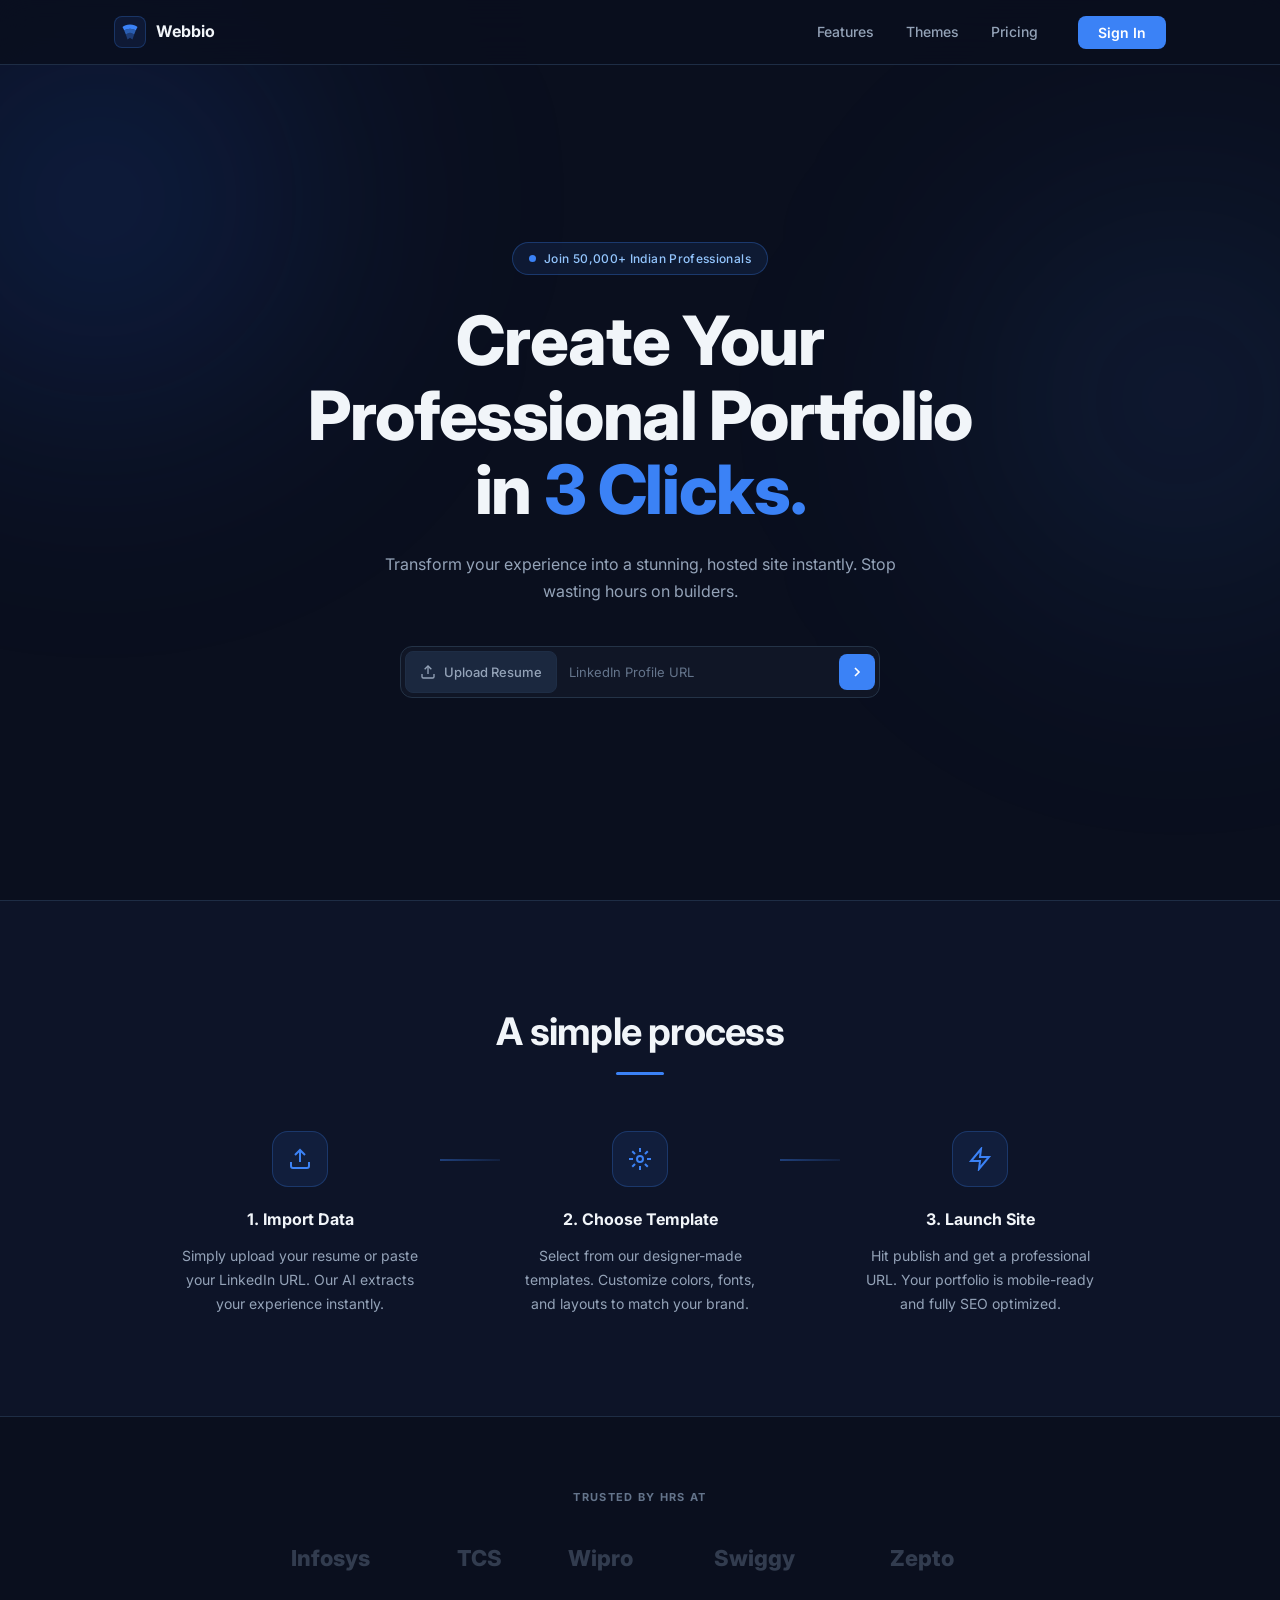
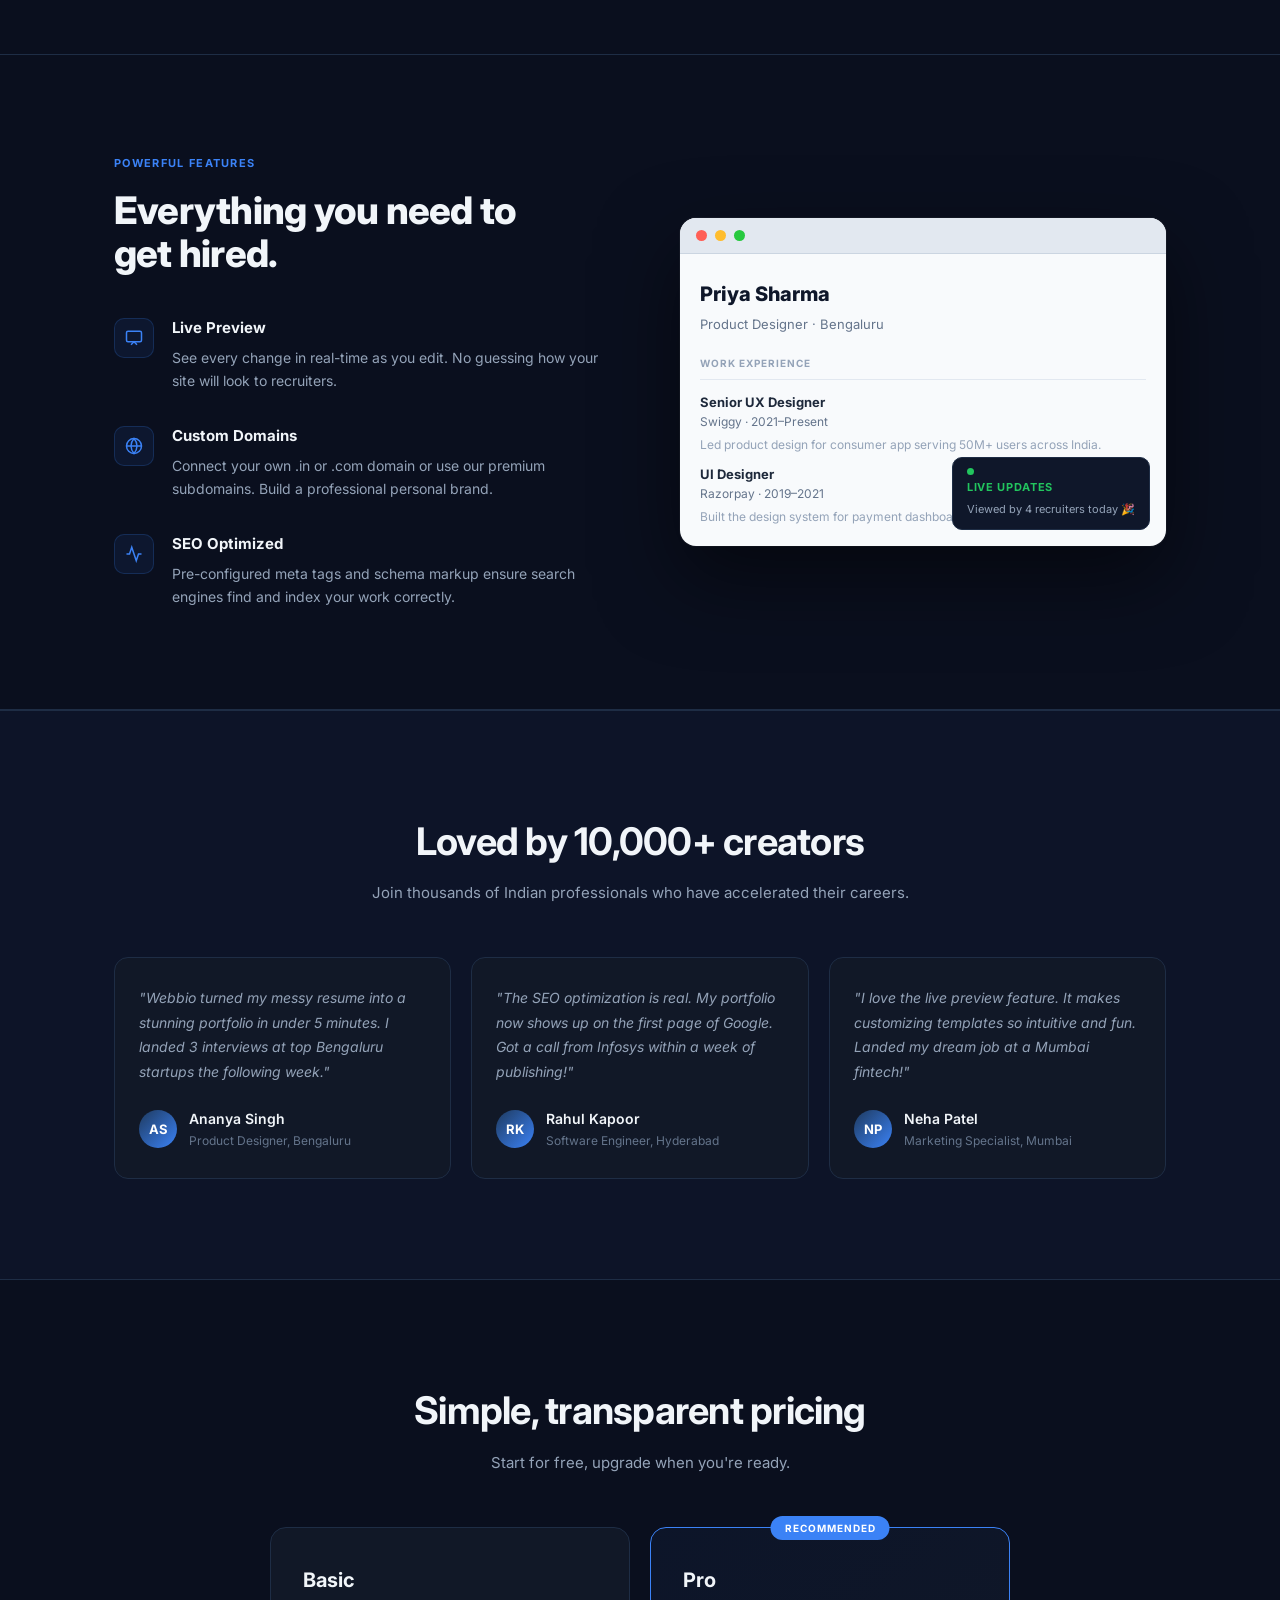
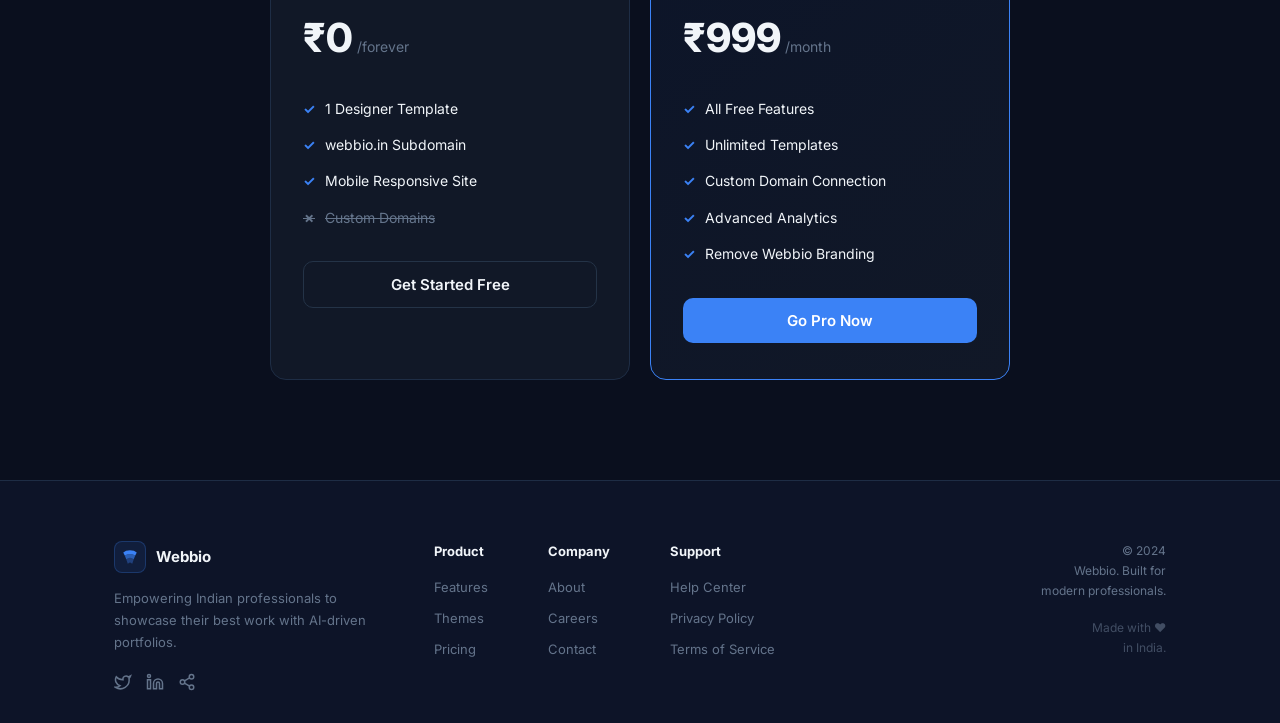
==== index.html @ 90171adb "Simplify hero-sub text in index.html Removed location reference to streamline message." ====
<!DOCTYPE html>
<html lang="en">
<head>
  <meta charset="UTF-8" />
  <meta name="viewport" content="width=device-width, initial-scale=1.0" />
  <title>Webbio – Create Your Professional Portfolio in 3 Clicks</title>
  <link rel="preconnect" href="https://fonts.googleapis.com" />
  <link rel="preconnect" href="https://fonts.gstatic.com" crossorigin />
  <link href="https://fonts.googleapis.com/css2?family=Inter:wght@300;400;500;600;700;800;900&display=swap" rel="stylesheet" />
  <link rel="stylesheet" href="css/style.css" />
</head>
<body>

  <!-- NAVBAR -->
  <nav class="navbar">
    <div class="nav-container">
      <div class="nav-logo">
        <div class="logo-icon">
          <svg width="20" height="20" viewBox="0 0 24 24" fill="none">
            <path d="M3 6 Q6 3 12 3 Q18 3 21 6 L19 10 Q16 8 12 8 Q8 8 5 10Z" fill="#3b82f6"/>
            <path d="M5 10 Q8 8 12 8 Q16 8 19 10 L17 15 Q14 13 12 13 Q10 13 7 15Z" fill="#3b82f6" opacity="0.65"/>
            <path d="M7 15 Q10 13 12 13 Q14 13 17 15 L15 21 Q12 19 12 19 Q12 19 9 21Z" fill="#3b82f6" opacity="0.35"/>
          </svg>
        </div>
        <span class="logo-text">Webbio</span>
      </div>
      <div class="nav-links">
        <a href="#">Features</a>
        <a href="#">Themes</a>
        <a href="#">Pricing</a>
      </div>
      <button class="btn-signin">Sign In</button>
      <button class="hamburger" id="hamburger" aria-label="Open menu">
        <span></span><span></span><span></span>
      </button>
    </div>
    <div class="mobile-menu" id="mobileMenu">
      <a href="#">Features</a>
      <a href="#">Themes</a>
      <a href="#">Pricing</a>
      <button class="btn-signin">Sign In</button>
    </div>
  </nav>

  <!-- HERO -->
  <section class="hero">
    <div class="hero-bg-glow hero-bg-glow--left"></div>
    <div class="hero-bg-glow hero-bg-glow--right"></div>
    <div class="hero-container">
      <div class="hero-badge">
        <span class="badge-dot"></span>
        Join 50,000+ Indian Professionals
      </div>
      <h1 class="hero-title">
        Create Your<br/>
        Professional Portfolio<br/>
        in <span class="highlight">3 Clicks.</span>
      </h1>
      <p class="hero-sub">
        Transform your experience into a stunning, hosted site instantly. Stop wasting hours on builders.
      </p>
      <div class="hero-cta">
        <div class="cta-input-group">
          <div class="cta-btn-upload">
            <svg width="16" height="16" viewBox="0 0 24 24" fill="none" stroke="currentColor" stroke-width="2"><path d="M21 15v4a2 2 0 01-2 2H5a2 2 0 01-2-2v-4"/><polyline points="17 8 12 3 7 8"/><line x1="12" y1="3" x2="12" y2="15"/></svg>
            Upload Resume
          </div>
          <input type="text" class="cta-input" placeholder="LinkedIn Profile URL" />
          <button class="cta-arrow">
            <svg width="16" height="16" viewBox="0 0 24 24" fill="none" stroke="currentColor" stroke-width="2.5"><polyline points="9 18 15 12 9 6"/></svg>
          </button>
        </div>
      </div>
    </div>
  </section>

  <!-- SIMPLE PROCESS -->
  <section class="process">
    <div class="section-container">
      <h2 class="section-title">A simple process</h2>
      <div class="section-title-underline"></div>
      <div class="process-steps">
        <div class="process-step">
          <div class="step-icon">
            <svg width="24" height="24" viewBox="0 0 24 24" fill="none" stroke="#3b82f6" stroke-width="2"><path d="M21 15v4a2 2 0 01-2 2H5a2 2 0 01-2-2v-4"/><polyline points="17 8 12 3 7 8"/><line x1="12" y1="3" x2="12" y2="15"/></svg>
          </div>
          <h3>1. Import Data</h3>
          <p>Simply upload your resume or paste your LinkedIn URL. Our AI extracts your experience instantly.</p>
        </div>
        <div class="process-connector"></div>
        <div class="process-step">
          <div class="step-icon">
            <svg width="24" height="24" viewBox="0 0 24 24" fill="none" stroke="#3b82f6" stroke-width="2"><circle cx="12" cy="12" r="3"/><path d="M12 1v4M12 19v4M4.22 4.22l2.83 2.83M16.95 16.95l2.83 2.83M1 12h4M19 12h4M4.22 19.78l2.83-2.83M16.95 7.05l2.83-2.83"/></svg>
          </div>
          <h3>2. Choose Template</h3>
          <p>Select from our designer-made templates. Customize colors, fonts, and layouts to match your brand.</p>
        </div>
        <div class="process-connector"></div>
        <div class="process-step">
          <div class="step-icon">
            <svg width="24" height="24" viewBox="0 0 24 24" fill="none" stroke="#3b82f6" stroke-width="2"><polygon points="13 2 3 14 12 14 11 22 21 10 12 10 13 2"/></svg>
          </div>
          <h3>3. Launch Site</h3>
          <p>Hit publish and get a professional URL. Your portfolio is mobile-ready and fully SEO optimized.</p>
        </div>
      </div>
    </div>
  </section>

  <!-- TRUSTED BY HRs -->
  <section class="trusted">
    <div class="section-container">
      <p class="trusted-label">TRUSTED BY HRs AT</p>
      <div class="trusted-logos">
        <div class="trusted-logo">
          <svg width="110" height="32" viewBox="0 0 110 32" fill="none">
            <text x="0" y="24" font-family="Inter,sans-serif" font-size="22" font-weight="800" fill="#64748b">Infosys</text>
          </svg>
        </div>
        <div class="trusted-logo">
          <svg width="55" height="32" viewBox="0 0 55 32" fill="none">
            <text x="0" y="24" font-family="Inter,sans-serif" font-size="22" font-weight="800" fill="#64748b">TCS</text>
          </svg>
        </div>
        <div class="trusted-logo">
          <svg width="90" height="32" viewBox="0 0 90 32" fill="none">
            <text x="0" y="24" font-family="Inter,sans-serif" font-size="22" font-weight="800" fill="#64748b">Wipro</text>
          </svg>
        </div>
        <div class="trusted-logo">
          <svg width="120" height="32" viewBox="0 0 120 32" fill="none">
            <text x="0" y="24" font-family="Inter,sans-serif" font-size="22" font-weight="800" fill="#64748b">Swiggy</text>
          </svg>
        </div>
        <div class="trusted-logo">
          <svg width="100" height="32" viewBox="0 0 100 32" fill="none">
            <text x="0" y="24" font-family="Inter,sans-serif" font-size="22" font-weight="800" fill="#64748b">Zepto</text>
          </svg>
        </div>
      </div>
    </div>
  </section>

  <!-- FEATURES -->
  <section class="features">
    <div class="section-container features-layout">
      <div class="features-text">
        <p class="features-label">POWERFUL FEATURES</p>
        <h2 class="features-title">Everything you need to<br/>get hired.</h2>
        <div class="features-list">
          <div class="feature-item">
            <div class="feature-icon">
              <svg width="18" height="18" viewBox="0 0 24 24" fill="none" stroke="#3b82f6" stroke-width="2"><rect x="2" y="3" width="20" height="14" rx="2"/><polyline points="8 21 12 17 16 21"/></svg>
            </div>
            <div>
              <h4>Live Preview</h4>
              <p>See every change in real-time as you edit. No guessing how your site will look to recruiters.</p>
            </div>
          </div>
          <div class="feature-item">
            <div class="feature-icon">
              <svg width="18" height="18" viewBox="0 0 24 24" fill="none" stroke="#3b82f6" stroke-width="2"><circle cx="12" cy="12" r="10"/><line x1="2" y1="12" x2="22" y2="12"/><path d="M12 2a15.3 15.3 0 014 10 15.3 15.3 0 01-4 10 15.3 15.3 0 01-4-10 15.3 15.3 0 014-10z"/></svg>
            </div>
            <div>
              <h4>Custom Domains</h4>
              <p>Connect your own .in or .com domain or use our premium subdomains. Build a professional personal brand.</p>
            </div>
          </div>
          <div class="feature-item">
            <div class="feature-icon">
              <svg width="18" height="18" viewBox="0 0 24 24" fill="none" stroke="#3b82f6" stroke-width="2"><polyline points="22 12 18 12 15 21 9 3 6 12 2 12"/></svg>
            </div>
            <div>
              <h4>SEO Optimized</h4>
              <p>Pre-configured meta tags and schema markup ensure search engines find and index your work correctly.</p>
            </div>
          </div>
        </div>
      </div>
      <div class="features-preview">
        <div class="preview-card">
          <div class="preview-topbar">
            <span class="dot dot--red"></span>
            <span class="dot dot--yellow"></span>
            <span class="dot dot--green"></span>
          </div>
          <div class="preview-content">
            <div class="preview-name">Priya Sharma</div>
            <div class="preview-title-line">Product Designer &middot; Bengaluru</div>
            <div class="preview-section-label">Work Experience</div>
            <div class="preview-job">
              <div class="preview-job-title">Senior UX Designer</div>
              <div class="preview-job-company">Swiggy &middot; 2021&ndash;Present</div>
              <div class="preview-job-desc">Led product design for consumer app serving 50M+ users across India.</div>
            </div>
            <div class="preview-job" style="margin-top:10px;">
              <div class="preview-job-title">UI Designer</div>
              <div class="preview-job-company">Razorpay &middot; 2019&ndash;2021</div>
              <div class="preview-job-desc">Built the design system for payment dashboard from scratch.</div>
            </div>
          </div>
          <div class="live-badge">
            <span class="live-dot"></span>
            LIVE UPDATES
            <span class="live-sub">Viewed by 4 recruiters today &#127881;</span>
          </div>
        </div>
      </div>
    </div>
  </section>

  <!-- TESTIMONIALS -->
  <section class="testimonials">
    <div class="section-container">
      <h2 class="section-title">Loved by 10,000+ creators</h2>
      <p class="section-sub">Join thousands of Indian professionals who have accelerated their careers.</p>
      <div class="testimonials-grid">
        <div class="testimonial-card">
          <p>"Webbio turned my messy resume into a stunning portfolio in under 5 minutes. I landed 3 interviews at top Bengaluru startups the following week."</p>
          <div class="testimonial-author">
            <div class="author-avatar">AS</div>
            <div>
              <div class="author-name">Ananya Singh</div>
              <div class="author-role">Product Designer, Bengaluru</div>
            </div>
          </div>
        </div>
        <div class="testimonial-card">
          <p>"The SEO optimization is real. My portfolio now shows up on the first page of Google. Got a call from Infosys within a week of publishing!"</p>
          <div class="testimonial-author">
            <div class="author-avatar">RK</div>
            <div>
              <div class="author-name">Rahul Kapoor</div>
              <div class="author-role">Software Engineer, Hyderabad</div>
            </div>
          </div>
        </div>
        <div class="testimonial-card">
          <p>"I love the live preview feature. It makes customizing templates so intuitive and fun. Landed my dream job at a Mumbai fintech!"</p>
          <div class="testimonial-author">
            <div class="author-avatar">NP</div>
            <div>
              <div class="author-name">Neha Patel</div>
              <div class="author-role">Marketing Specialist, Mumbai</div>
            </div>
          </div>
        </div>
      </div>
    </div>
  </section>

  <!-- PRICING -->
  <section class="pricing">
    <div class="section-container">
      <h2 class="section-title">Simple, transparent pricing</h2>
      <p class="section-sub">Start for free, upgrade when you're ready.</p>
      <div class="pricing-grid">
        <div class="pricing-card">
          <div class="plan-name">Basic</div>
          <div class="plan-price"><span class="plan-amount">&#8377;0</span><span class="plan-period">/forever</span></div>
          <ul class="plan-features">
            <li class="active"><span class="check check--active">&#10003;</span> 1 Designer Template</li>
            <li class="active"><span class="check check--active">&#10003;</span> webbio.in Subdomain</li>
            <li class="active"><span class="check check--active">&#10003;</span> Mobile Responsive Site</li>
            <li class="inactive"><span class="check check--inactive">&#10007;</span> Custom Domains</li>
          </ul>
          <button class="btn-plan btn-plan--outline">Get Started Free</button>
        </div>
        <div class="pricing-card pricing-card--pro">
          <div class="recommended-badge">RECOMMENDED</div>
          <div class="plan-name">Pro</div>
          <div class="plan-price"><span class="plan-amount">&#8377;999</span><span class="plan-period">/month</span></div>
          <ul class="plan-features">
            <li class="active"><span class="check check--active">&#10003;</span> All Free Features</li>
            <li class="active"><span class="check check--active">&#10003;</span> Unlimited Templates</li>
            <li class="active"><span class="check check--active">&#10003;</span> Custom Domain Connection</li>
            <li class="active"><span class="check check--active">&#10003;</span> Advanced Analytics</li>
            <li class="active"><span class="check check--active">&#10003;</span> Remove Webbio Branding</li>
          </ul>
          <button class="btn-plan btn-plan--primary">Go Pro Now</button>
        </div>
      </div>
    </div>
  </section>

  <!-- FOOTER -->
  <footer class="footer">
    <div class="footer-container">
      <div class="footer-brand">
        <div class="footer-logo">
          <div class="logo-icon">
            <svg width="18" height="18" viewBox="0 0 24 24" fill="none">
              <path d="M3 6 Q6 3 12 3 Q18 3 21 6 L19 10 Q16 8 12 8 Q8 8 5 10Z" fill="#3b82f6"/>
              <path d="M5 10 Q8 8 12 8 Q16 8 19 10 L17 15 Q14 13 12 13 Q10 13 7 15Z" fill="#3b82f6" opacity="0.65"/>
              <path d="M7 15 Q10 13 12 13 Q14 13 17 15 L15 21 Q12 19 12 19 Q12 19 9 21Z" fill="#3b82f6" opacity="0.35"/>
            </svg>
          </div>
          <span>Webbio</span>
        </div>
        <p class="footer-tagline">Empowering Indian professionals to showcase their best work with AI-driven portfolios.</p>
        <div class="footer-social">
          <a href="#" aria-label="Twitter"><svg width="18" height="18" viewBox="0 0 24 24" fill="none" stroke="currentColor" stroke-width="2"><path d="M22 4s-.7 2.1-2 3.4c1.6 10-9.4 17.3-18 11.6 2.2.1 4.4-.6 6-2C3 15.5.5 9.6 3 5c2.2 2.6 5.6 4.1 9 4-.9-4.2 4-6.6 7-3.8 1.1 0 3-1.2 3-1.2z"/></svg></a>
          <a href="#" aria-label="LinkedIn"><svg width="18" height="18" viewBox="0 0 24 24" fill="none" stroke="currentColor" stroke-width="2"><path d="M16 8a6 6 0 016 6v7h-4v-7a2 2 0 00-2-2 2 2 0 00-2 2v7h-4v-7a6 6 0 016-6z"/><rect x="2" y="9" width="4" height="12"/><circle cx="4" cy="4" r="2"/></svg></a>
          <a href="#" aria-label="Share"><svg width="18" height="18" viewBox="0 0 24 24" fill="none" stroke="currentColor" stroke-width="2"><circle cx="18" cy="5" r="3"/><circle cx="6" cy="12" r="3"/><circle cx="18" cy="19" r="3"/><line x1="8.59" y1="13.51" x2="15.42" y2="17.49"/><line x1="15.41" y1="6.51" x2="8.59" y2="10.49"/></svg></a>
        </div>
      </div>
      <div class="footer-links">
        <div class="footer-col">
          <h5>Product</h5>
          <a href="#">Features</a>
          <a href="#">Themes</a>
          <a href="#">Pricing</a>
        </div>
        <div class="footer-col">
          <h5>Company</h5>
          <a href="#">About</a>
          <a href="#">Careers</a>
          <a href="#">Contact</a>
        </div>
        <div class="footer-col">
          <h5>Support</h5>
          <a href="#">Help Center</a>
          <a href="#">Privacy Policy</a>
          <a href="#">Terms of Service</a>
        </div>
      </div>
      <div class="footer-copy-block">
        <p>&copy; 2024<br/>Webbio. Built for<br/>modern professionals.</p>
        <p class="footer-handcrafted">Made with &#10084;&#65039;<br/>in India.</p>
      </div>
    </div>
  </footer>

  <script>
    const hamburger = document.getElementById('hamburger');
    const mobileMenu = document.getElementById('mobileMenu');
    hamburger.addEventListener('click', () => {
      mobileMenu.classList.toggle('open');
      hamburger.classList.toggle('active');
    });
  </script>
</body>
</html>
---- css/style.css ----
/* ===== RESET & BASE ===== */
*, *::before, *::after { box-sizing: border-box; margin: 0; padding: 0; }

:root {
  --bg-primary: #0a0f1e;
  --bg-secondary: #0d1428;
  --bg-card: #111827;
  --bg-card-hover: #141e30;
  --border: #1e2d45;
  --border-light: #243347;
  --blue: #3b82f6;
  --blue-dark: #2563eb;
  --blue-glow: rgba(59, 130, 246, 0.15);
  --text-primary: #f1f5f9;
  --text-secondary: #94a3b8;
  --text-muted: #64748b;
  --font: 'Inter', sans-serif;
}

html { scroll-behavior: smooth; }

body {
  font-family: var(--font);
  background: var(--bg-primary);
  color: var(--text-primary);
  line-height: 1.6;
  overflow-x: hidden;
}

a { text-decoration: none; color: var(--text-secondary); transition: color 0.2s; }
a:hover { color: var(--text-primary); }

/* ===== NAVBAR ===== */
.navbar {
  position: fixed;
  top: 0; left: 0; right: 0;
  z-index: 100;
  background: rgba(10, 15, 30, 0.85);
  backdrop-filter: blur(16px);
  border-bottom: 1px solid var(--border);
}

.nav-container {
  max-width: 1100px;
  margin: 0 auto;
  padding: 0 24px;
  height: 64px;
  display: flex;
  align-items: center;
  gap: 40px;
}

.nav-logo {
  display: flex;
  align-items: center;
  gap: 10px;
  font-weight: 700;
  font-size: 16px;
  color: var(--text-primary);
  white-space: nowrap;
}

.logo-icon {
  display: flex;
  align-items: center;
  justify-content: center;
  width: 32px; height: 32px;
  background: rgba(59, 130, 246, 0.1);
  border-radius: 8px;
  border: 1px solid rgba(59, 130, 246, 0.25);
}

.nav-links {
  display: flex;
  gap: 32px;
  margin-left: auto;
}

.nav-links a {
  font-size: 14px;
  font-weight: 500;
  color: var(--text-secondary);
}
.nav-links a:hover { color: var(--text-primary); }

.btn-signin {
  background: var(--blue);
  color: #fff;
  border: none;
  border-radius: 8px;
  padding: 8px 20px;
  font-family: var(--font);
  font-size: 14px;
  font-weight: 600;
  cursor: pointer;
  transition: background 0.2s, transform 0.15s;
  white-space: nowrap;
}
.btn-signin:hover { background: var(--blue-dark); transform: translateY(-1px); }

.hamburger {
  display: none;
  flex-direction: column;
  gap: 5px;
  background: none;
  border: none;
  cursor: pointer;
  padding: 4px;
  margin-left: auto;
}
.hamburger span {
  display: block;
  width: 22px; height: 2px;
  background: var(--text-primary);
  border-radius: 2px;
  transition: all 0.3s;
}
.hamburger.active span:nth-child(1) { transform: translateY(7px) rotate(45deg); }
.hamburger.active span:nth-child(2) { opacity: 0; }
.hamburger.active span:nth-child(3) { transform: translateY(-7px) rotate(-45deg); }

.mobile-menu {
  display: none;
  flex-direction: column;
  gap: 0;
  border-top: 1px solid var(--border);
  background: var(--bg-primary);
}
.mobile-menu.open { display: flex; }
.mobile-menu a, .mobile-menu .btn-signin {
  padding: 14px 24px;
  font-size: 15px;
  font-weight: 500;
  border-bottom: 1px solid var(--border);
  border-radius: 0;
  width: 100%;
  text-align: left;
  color: var(--text-secondary);
}
.mobile-menu a:hover { color: var(--text-primary); background: var(--bg-card); }
.mobile-menu .btn-signin {
  background: none;
  color: var(--blue);
  padding: 14px 24px;
}

/* ===== HERO ===== */
.hero {
  position: relative;
  min-height: 100vh;
  display: flex;
  align-items: center;
  justify-content: center;
  overflow: hidden;
  padding: 120px 24px 80px;
}

.hero-bg-glow {
  position: absolute;
  width: 600px; height: 600px;
  border-radius: 50%;
  filter: blur(120px);
  pointer-events: none;
}
.hero-bg-glow--left {
  background: radial-gradient(circle, rgba(37, 99, 235, 0.25) 0%, transparent 70%);
  top: -100px; left: -200px;
}
.hero-bg-glow--right {
  background: radial-gradient(circle, rgba(59, 130, 246, 0.15) 0%, transparent 70%);
  top: 100px; right: -200px;
}

.hero-container {
  position: relative;
  text-align: center;
  max-width: 720px;
  z-index: 1;
}

.hero-badge {
  display: inline-flex;
  align-items: center;
  gap: 8px;
  background: rgba(59, 130, 246, 0.1);
  border: 1px solid rgba(59, 130, 246, 0.3);
  border-radius: 100px;
  padding: 6px 16px;
  font-size: 12px;
  font-weight: 500;
  color: #93c5fd;
  letter-spacing: 0.03em;
  margin-bottom: 28px;
}
.badge-dot {
  width: 7px; height: 7px;
  background: #3b82f6;
  border-radius: 50%;
  animation: pulse 2s infinite;
}
@keyframes pulse {
  0%, 100% { opacity: 1; transform: scale(1); }
  50% { opacity: 0.6; transform: scale(1.3); }
}

.hero-title {
  font-size: clamp(38px, 7vw, 68px);
  font-weight: 800;
  line-height: 1.1;
  letter-spacing: -0.02em;
  margin-bottom: 24px;
  color: var(--text-primary);
}
.highlight { color: var(--blue); }

.hero-sub {
  font-size: 16px;
  color: var(--text-secondary);
  max-width: 520px;
  margin: 0 auto 40px;
  line-height: 1.7;
}

.hero-cta { display: flex; justify-content: center; }

.cta-input-group {
  display: flex;
  align-items: center;
  background: rgba(17, 24, 39, 0.9);
  border: 1px solid var(--border-light);
  border-radius: 12px;
  overflow: hidden;
  padding: 4px;
  gap: 4px;
  width: 100%;
  max-width: 480px;
}

.cta-btn-upload {
  display: flex;
  align-items: center;
  gap: 8px;
  background: rgba(30, 45, 69, 0.8);
  border: 1px solid var(--border);
  border-radius: 8px;
  padding: 10px 14px;
  font-size: 13px;
  font-weight: 500;
  color: var(--text-secondary);
  white-space: nowrap;
  cursor: pointer;
  transition: background 0.2s;
}
.cta-btn-upload:hover { background: rgba(40, 60, 90, 0.8); }

.cta-input {
  flex: 1;
  background: none;
  border: none;
  outline: none;
  font-family: var(--font);
  font-size: 13px;
  color: var(--text-primary);
  padding: 10px 8px;
  min-width: 0;
}
.cta-input::placeholder { color: var(--text-muted); }

.cta-arrow {
  background: var(--blue);
  border: none;
  border-radius: 8px;
  width: 36px; height: 36px;
  display: flex;
  align-items: center;
  justify-content: center;
  cursor: pointer;
  color: #fff;
  transition: background 0.2s, transform 0.15s;
  flex-shrink: 0;
}
.cta-arrow:hover { background: var(--blue-dark); transform: scale(1.05); }

/* ===== SECTION SHARED ===== */
.section-container { max-width: 1100px; margin: 0 auto; padding: 0 24px; }

.section-title {
  font-size: clamp(26px, 4vw, 38px);
  font-weight: 700;
  text-align: center;
  letter-spacing: -0.02em;
  margin-bottom: 10px;
}

.section-title-underline {
  width: 48px; height: 3px;
  background: var(--blue);
  border-radius: 2px;
  margin: 0 auto 56px;
}

.section-sub {
  font-size: 15px;
  color: var(--text-secondary);
  text-align: center;
  margin-bottom: 52px;
  margin-top: 8px;
}

/* ===== PROCESS ===== */
.process {
  padding: 100px 0;
  background: var(--bg-secondary);
  border-top: 1px solid var(--border);
  border-bottom: 1px solid var(--border);
}

.process-steps {
  display: flex;
  align-items: flex-start;
  gap: 0;
  justify-content: center;
}

.process-step {
  flex: 1;
  max-width: 280px;
  text-align: center;
  padding: 0 20px;
}

.step-icon {
  width: 56px; height: 56px;
  background: rgba(59, 130, 246, 0.1);
  border: 1px solid rgba(59, 130, 246, 0.25);
  border-radius: 16px;
  display: flex;
  align-items: center;
  justify-content: center;
  margin: 0 auto 20px;
}

.process-step h3 {
  font-size: 16px;
  font-weight: 700;
  margin-bottom: 12px;
  color: var(--text-primary);
}

.process-step p {
  font-size: 14px;
  color: var(--text-secondary);
  line-height: 1.7;
}

.process-connector {
  flex-shrink: 0;
  width: 60px;
  height: 2px;
  background: linear-gradient(90deg, rgba(59, 130, 246, 0.4), rgba(59, 130, 246, 0.1));
  margin-top: 28px;
}

/* ===== TRUSTED BY HRS ===== */
.trusted {
  padding: 72px 0;
  border-bottom: 1px solid var(--border);
  background: var(--bg-primary);
}

.trusted-label {
  text-align: center;
  font-size: 11px;
  font-weight: 700;
  letter-spacing: 0.12em;
  color: var(--text-muted);
  margin-bottom: 36px;
  text-transform: uppercase;
}

.trusted-logos {
  display: flex;
  align-items: center;
  justify-content: center;
  flex-wrap: wrap;
  gap: 48px 56px;
}

.trusted-logo {
  opacity: 0.45;
  transition: opacity 0.2s;
  cursor: default;
}
.trusted-logo:hover { opacity: 0.75; }
.trusted-logo svg text {
  font-family: 'Inter', sans-serif;
}

/* ===== FEATURES ===== */
.features {
  padding: 100px 0;
  background: var(--bg-primary);
  border-bottom: 1px solid var(--border);
}

.features-layout {
  display: flex;
  gap: 80px;
  align-items: center;
}

.features-text { flex: 1; }

.features-label {
  font-size: 11px;
  font-weight: 700;
  letter-spacing: 0.12em;
  color: var(--blue);
  margin-bottom: 16px;
  text-transform: uppercase;
}

.features-title {
  font-size: clamp(26px, 3.5vw, 38px);
  font-weight: 800;
  line-height: 1.15;
  letter-spacing: -0.02em;
  margin-bottom: 40px;
  color: var(--text-primary);
}

.features-list { display: flex; flex-direction: column; gap: 32px; }

.feature-item {
  display: flex;
  gap: 18px;
  align-items: flex-start;
}

.feature-icon {
  width: 40px; height: 40px;
  background: rgba(59, 130, 246, 0.08);
  border: 1px solid rgba(59, 130, 246, 0.2);
  border-radius: 10px;
  display: flex;
  align-items: center;
  justify-content: center;
  flex-shrink: 0;
  margin-top: 2px;
}

.feature-item h4 {
  font-size: 15px;
  font-weight: 700;
  color: var(--text-primary);
  margin-bottom: 6px;
}
.feature-item p { font-size: 14px; color: var(--text-secondary); line-height: 1.65; }

/* ===== PREVIEW CARD ===== */
.features-preview {
  flex: 1;
  position: relative;
}

.preview-card {
  background: #f8fafc;
  border-radius: 16px;
  overflow: hidden;
  box-shadow: 0 32px 80px rgba(0,0,0,0.5), 0 0 0 1px rgba(255,255,255,0.05);
  position: relative;
}

.preview-topbar {
  display: flex;
  gap: 8px;
  align-items: center;
  padding: 12px 16px;
  background: #e2e8f0;
  border-bottom: 1px solid #cbd5e1;
}
.dot { width: 11px; height: 11px; border-radius: 50%; }
.dot--red { background: #ff5f56; }
.dot--yellow { background: #ffbd2e; }
.dot--green { background: #27c93f; }

.preview-content { padding: 24px 20px 20px; color: #1e293b; }
.preview-name { font-size: 20px; font-weight: 800; color: #0f172a; margin-bottom: 4px; font-family: 'Inter', sans-serif; }
.preview-title-line { font-size: 13px; color: #64748b; margin-bottom: 20px; }
.preview-section-label { font-size: 10px; font-weight: 700; text-transform: uppercase; letter-spacing: 0.1em; color: #94a3b8; margin-bottom: 12px; border-bottom: 1px solid #e2e8f0; padding-bottom: 8px; }
.preview-job-title { font-size: 13px; font-weight: 700; color: #1e293b; }
.preview-job-company { font-size: 12px; color: #64748b; margin-bottom: 4px; }
.preview-job-desc { font-size: 12px; color: #94a3b8; line-height: 1.5; }

.live-badge {
  position: absolute;
  bottom: 16px; right: 16px;
  background: #0f172a;
  border: 1px solid #1e2d45;
  border-radius: 10px;
  padding: 10px 14px;
  font-size: 11px;
  font-weight: 700;
  letter-spacing: 0.06em;
  color: #22c55e;
  display: flex;
  flex-direction: column;
  gap: 4px;
  min-width: 180px;
}
.live-dot {
  display: inline-block;
  width: 7px; height: 7px;
  background: #22c55e;
  border-radius: 50%;
  margin-right: 6px;
  animation: pulse 1.5s infinite;
}
.live-sub { font-size: 11px; font-weight: 400; color: var(--text-secondary); letter-spacing: 0; }

/* ===== TESTIMONIALS ===== */
.testimonials {
  padding: 100px 0;
  background: var(--bg-secondary);
  border-top: 1px solid var(--border);
  border-bottom: 1px solid var(--border);
}

.testimonials-grid {
  display: grid;
  grid-template-columns: repeat(3, 1fr);
  gap: 20px;
}

.testimonial-card {
  background: var(--bg-card);
  border: 1px solid var(--border);
  border-radius: 14px;
  padding: 28px 24px;
  transition: border-color 0.2s, transform 0.2s;
}
.testimonial-card:hover {
  border-color: var(--border-light);
  transform: translateY(-3px);
}

.testimonial-card p {
  font-size: 14px;
  color: var(--text-secondary);
  line-height: 1.75;
  margin-bottom: 24px;
  font-style: italic;
}

.testimonial-author { display: flex; align-items: center; gap: 12px; }

.author-avatar {
  width: 38px; height: 38px;
  border-radius: 50%;
  background: linear-gradient(135deg, #1e3a5f, #3b82f6);
  display: flex;
  align-items: center;
  justify-content: center;
  font-size: 13px;
  font-weight: 700;
  color: #fff;
  flex-shrink: 0;
}

.author-name { font-size: 14px; font-weight: 600; color: var(--text-primary); }
.author-role { font-size: 12px; color: var(--text-muted); }

/* ===== PRICING ===== */
.pricing {
  padding: 100px 0;
  background: var(--bg-primary);
}

.pricing-grid {
  display: grid;
  grid-template-columns: repeat(2, 1fr);
  gap: 20px;
  max-width: 740px;
  margin: 0 auto;
}

.pricing-card {
  background: var(--bg-card);
  border: 1px solid var(--border);
  border-radius: 16px;
  padding: 36px 32px;
  position: relative;
}

.pricing-card--pro {
  border-color: var(--blue);
  background: linear-gradient(145deg, rgba(59, 130, 246, 0.05), var(--bg-card));
}

.recommended-badge {
  position: absolute;
  top: -12px; left: 50%;
  transform: translateX(-50%);
  background: var(--blue);
  color: #fff;
  font-size: 10px;
  font-weight: 700;
  letter-spacing: 0.1em;
  padding: 4px 14px;
  border-radius: 100px;
  white-space: nowrap;
}

.plan-name { font-size: 20px; font-weight: 700; margin-bottom: 10px; }
.plan-price { display: flex; align-items: baseline; gap: 4px; margin-bottom: 28px; }
.plan-amount { font-size: 40px; font-weight: 800; }
.plan-period { font-size: 14px; color: var(--text-muted); }

.plan-features { list-style: none; display: flex; flex-direction: column; gap: 14px; margin-bottom: 32px; }
.plan-features li { display: flex; align-items: center; gap: 10px; font-size: 14px; }
.plan-features li.inactive { color: var(--text-muted); text-decoration: line-through; }

.check { font-size: 14px; font-weight: 700; flex-shrink: 0; }
.check--active { color: var(--blue); }
.check--inactive { color: var(--text-muted); }

.btn-plan {
  width: 100%;
  padding: 13px;
  border-radius: 10px;
  font-family: var(--font);
  font-size: 15px;
  font-weight: 600;
  cursor: pointer;
  transition: all 0.2s;
}
.btn-plan--outline {
  background: none;
  border: 1px solid var(--border-light);
  color: var(--text-primary);
}
.btn-plan--outline:hover { background: var(--bg-card-hover); border-color: #3b82f6; }
.btn-plan--primary {
  background: var(--blue);
  border: none;
  color: #fff;
}
.btn-plan--primary:hover { background: var(--blue-dark); transform: translateY(-1px); }

/* ===== FOOTER ===== */
.footer {
  border-top: 1px solid var(--border);
  padding: 60px 0 32px;
  background: var(--bg-secondary);
}

.footer-container {
  max-width: 1100px;
  margin: 0 auto;
  padding: 0 24px;
  display: grid;
  grid-template-columns: 260px 1fr auto;
  gap: 60px;
  align-items: start;
}

.footer-logo {
  display: flex;
  align-items: center;
  gap: 10px;
  font-weight: 700;
  font-size: 15px;
  color: var(--text-primary);
  margin-bottom: 14px;
}

.footer-tagline {
  font-size: 13px;
  color: var(--text-muted);
  line-height: 1.7;
  margin-bottom: 20px;
}

.footer-social { display: flex; gap: 14px; }
.footer-social a {
  color: var(--text-muted);
  display: flex;
  align-items: center;
  transition: color 0.2s;
}
.footer-social a:hover { color: var(--blue); }

.footer-links {
  display: flex;
  gap: 60px;
}

.footer-col { display: flex; flex-direction: column; gap: 10px; }
.footer-col h5 { font-size: 13px; font-weight: 700; color: var(--text-primary); margin-bottom: 6px; }
.footer-col a { font-size: 13px; color: var(--text-muted); transition: color 0.2s; }
.footer-col a:hover { color: var(--text-primary); }

.footer-copy-block { text-align: right; }
.footer-copy-block p { font-size: 12px; color: var(--text-muted); line-height: 1.7; }
.footer-handcrafted { margin-top: 16px; color: var(--text-muted); font-size: 12px; opacity: 0.6; }

/* ===== RESPONSIVE ===== */
@media (max-width: 900px) {
  .features-layout { flex-direction: column; gap: 48px; }
  .testimonials-grid { grid-template-columns: 1fr; max-width: 480px; margin: 0 auto; }
  .pricing-grid { grid-template-columns: 1fr; max-width: 400px; margin: 0 auto; }
  .footer-container { grid-template-columns: 1fr; gap: 40px; }
  .footer-copy-block { text-align: left; }
}

@media (max-width: 700px) {
  .nav-links { display: none; }
  .btn-signin { display: none; }
  .hamburger { display: flex; }

  .process-steps { flex-direction: column; align-items: center; gap: 24px; }
  .process-connector { width: 2px; height: 30px; background: linear-gradient(180deg, rgba(59,130,246,0.4), rgba(59,130,246,0.1)); }
  .process-step { max-width: 100%; }

  .trusted-logos { gap: 28px 36px; }
  .footer-links { flex-direction: column; gap: 32px; }

  .cta-input-group {
    flex-direction: column;
    border-radius: 12px;
    padding: 8px;
    gap: 8px;
  }
  .cta-btn-upload { width: 100%; justify-content: center; }
  .cta-input { width: 100%; padding: 10px 12px; border: 1px solid var(--border); border-radius: 8px; background: rgba(30,45,69,0.5); }
  .cta-arrow { width: 100%; height: 40px; border-radius: 8px; justify-content: center; }
}

@media (max-width: 480px) {
  .testimonials-grid { grid-template-columns: 1fr; }
}
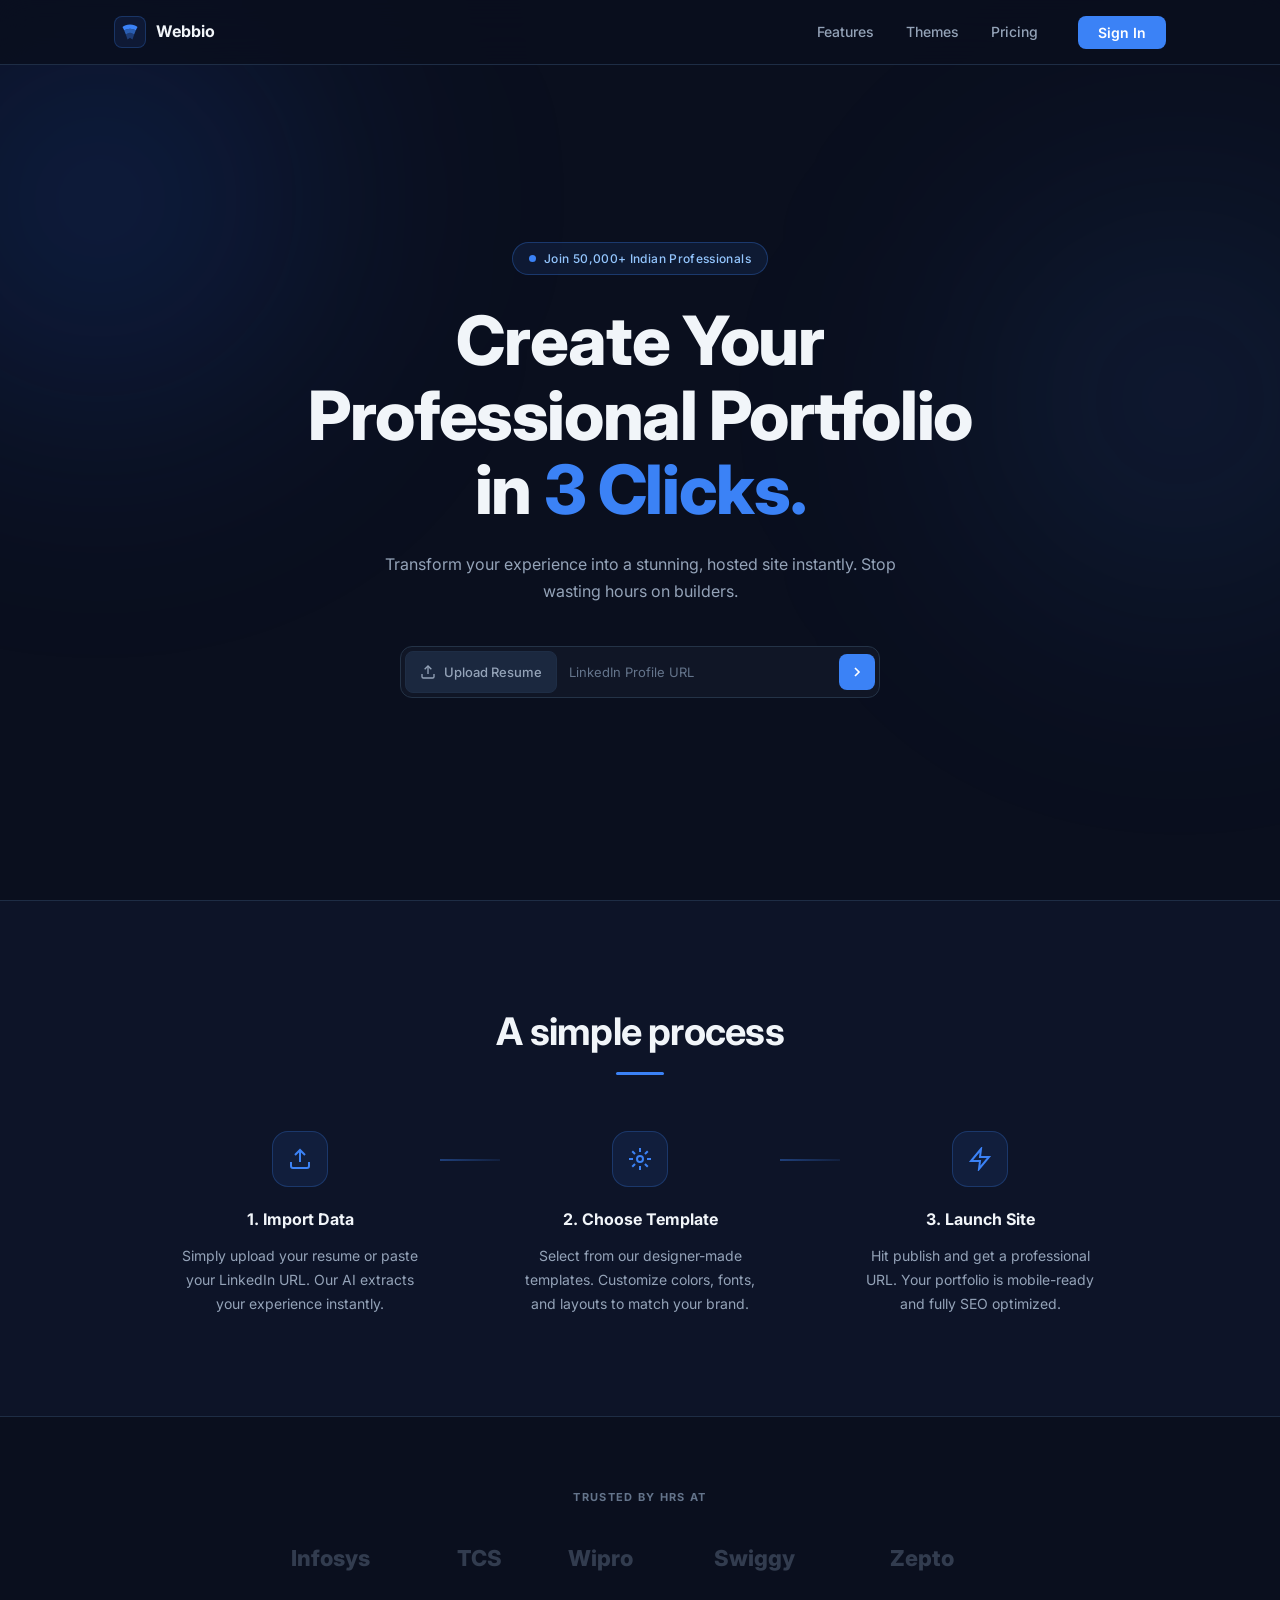
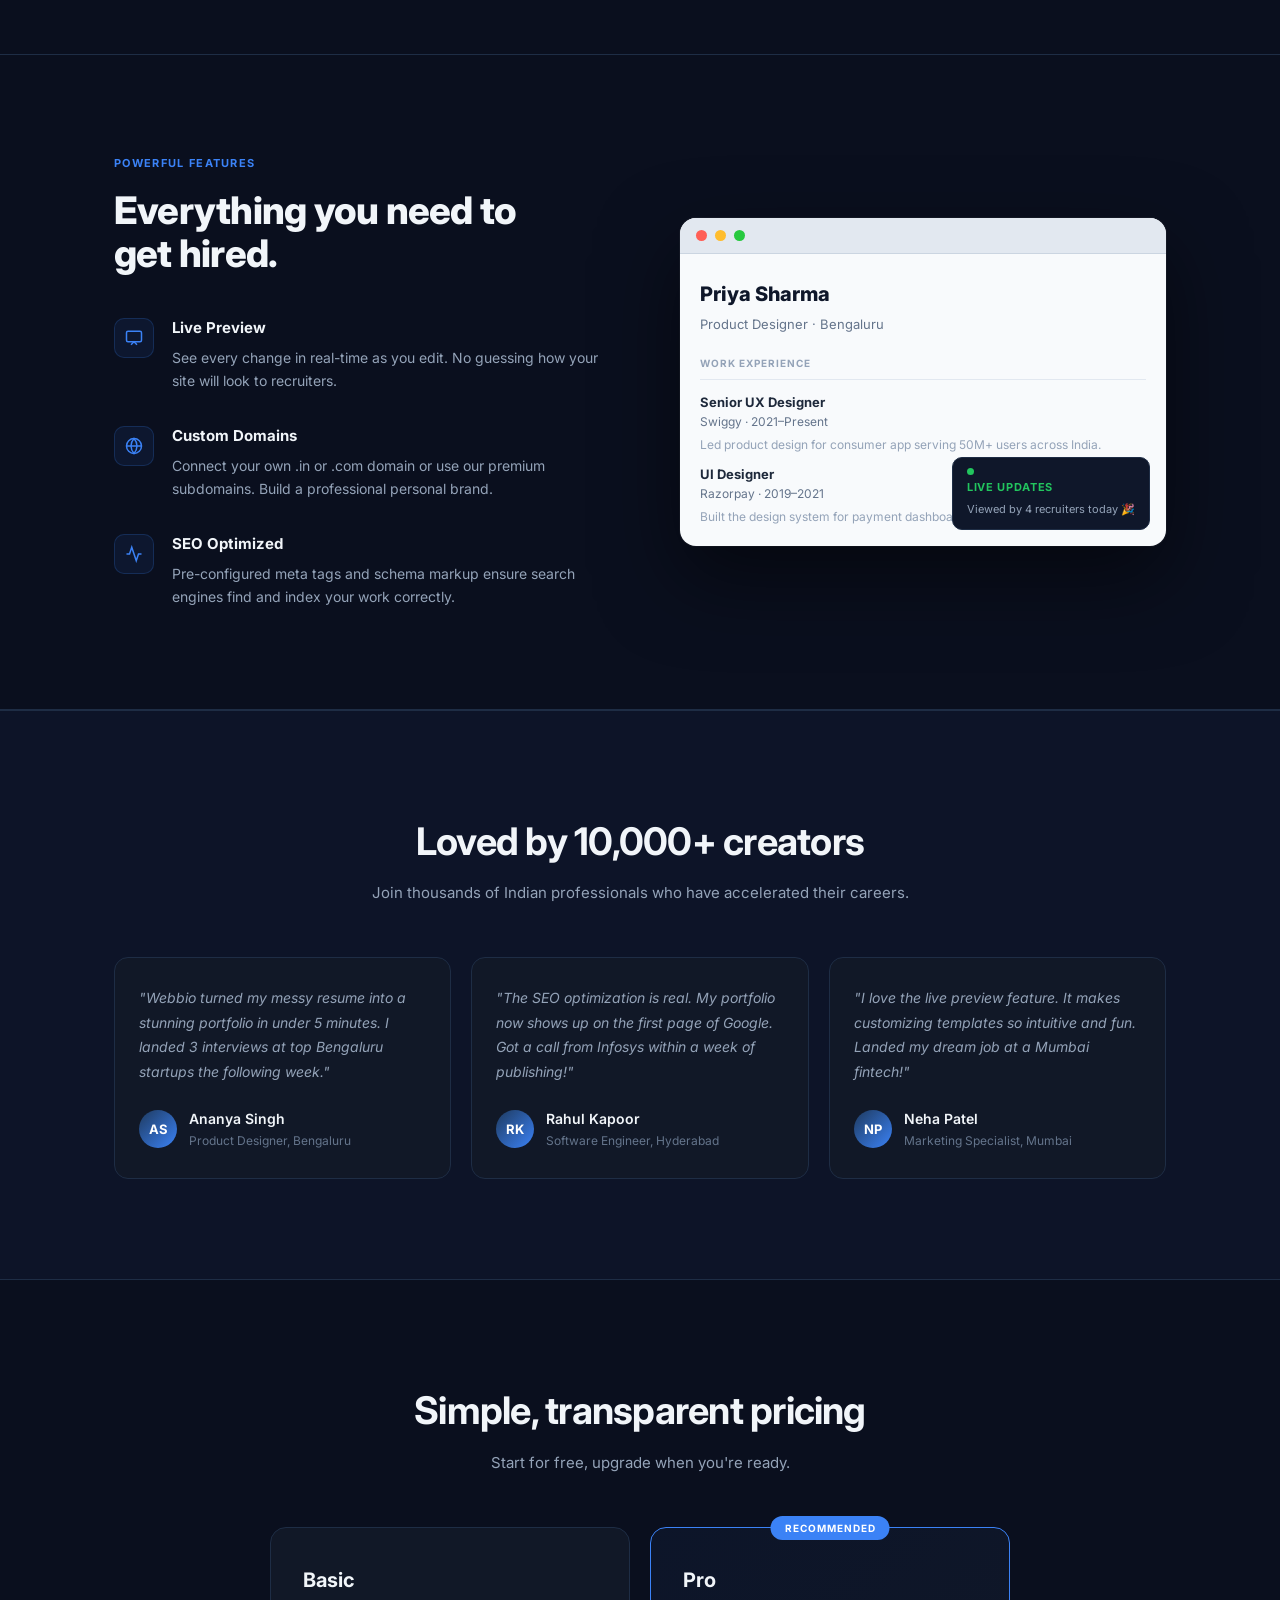
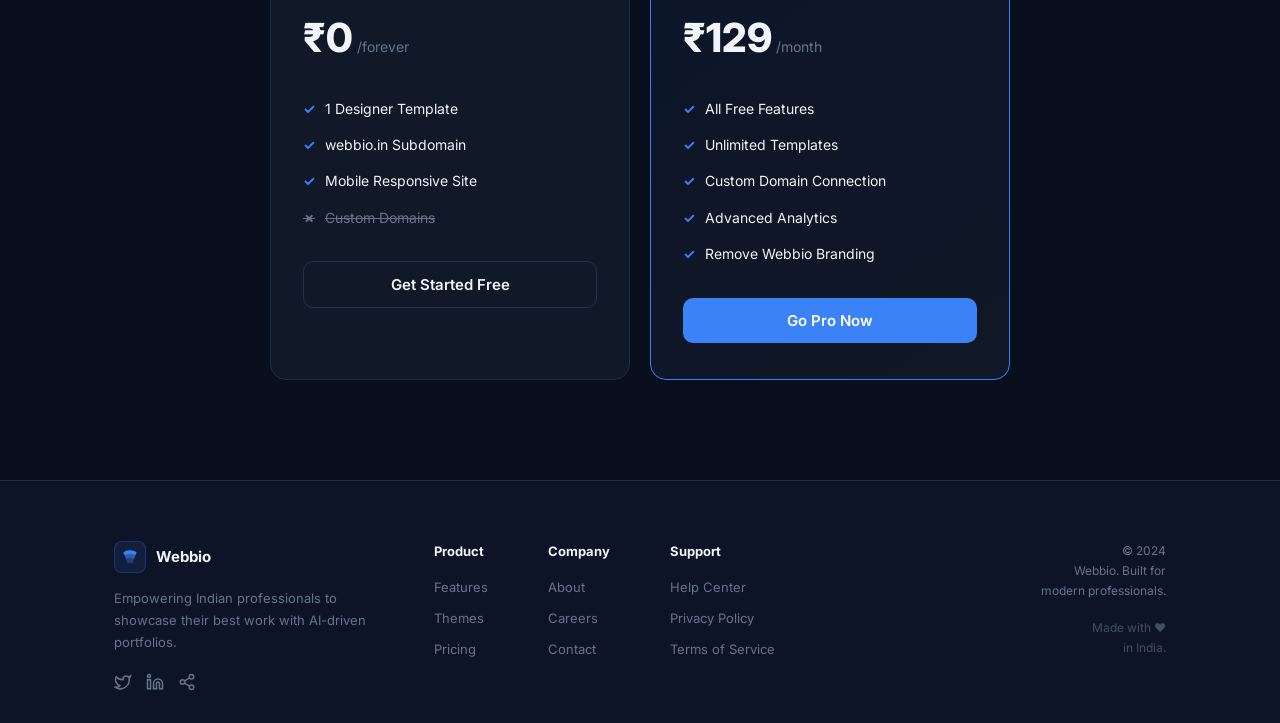
==== commit 9ee80781: "Update Pro plan price from ₹999 to ₹129" ====
--- a/index.html
+++ b/index.html
@@ -269,7 +269,7 @@
         <div class="pricing-card pricing-card--pro">
           <div class="recommended-badge">RECOMMENDED</div>
           <div class="plan-name">Pro</div>
-          <div class="plan-price"><span class="plan-amount">&#8377;999</span><span class="plan-period">/month</span></div>
+          <div class="plan-price"><span class="plan-amount">&#8377;129</span><span class="plan-period">/month</span></div>
           <ul class="plan-features">
             <li class="active"><span class="check check--active">&#10003;</span> All Free Features</li>
             <li class="active"><span class="check check--active">&#10003;</span> Unlimited Templates</li>
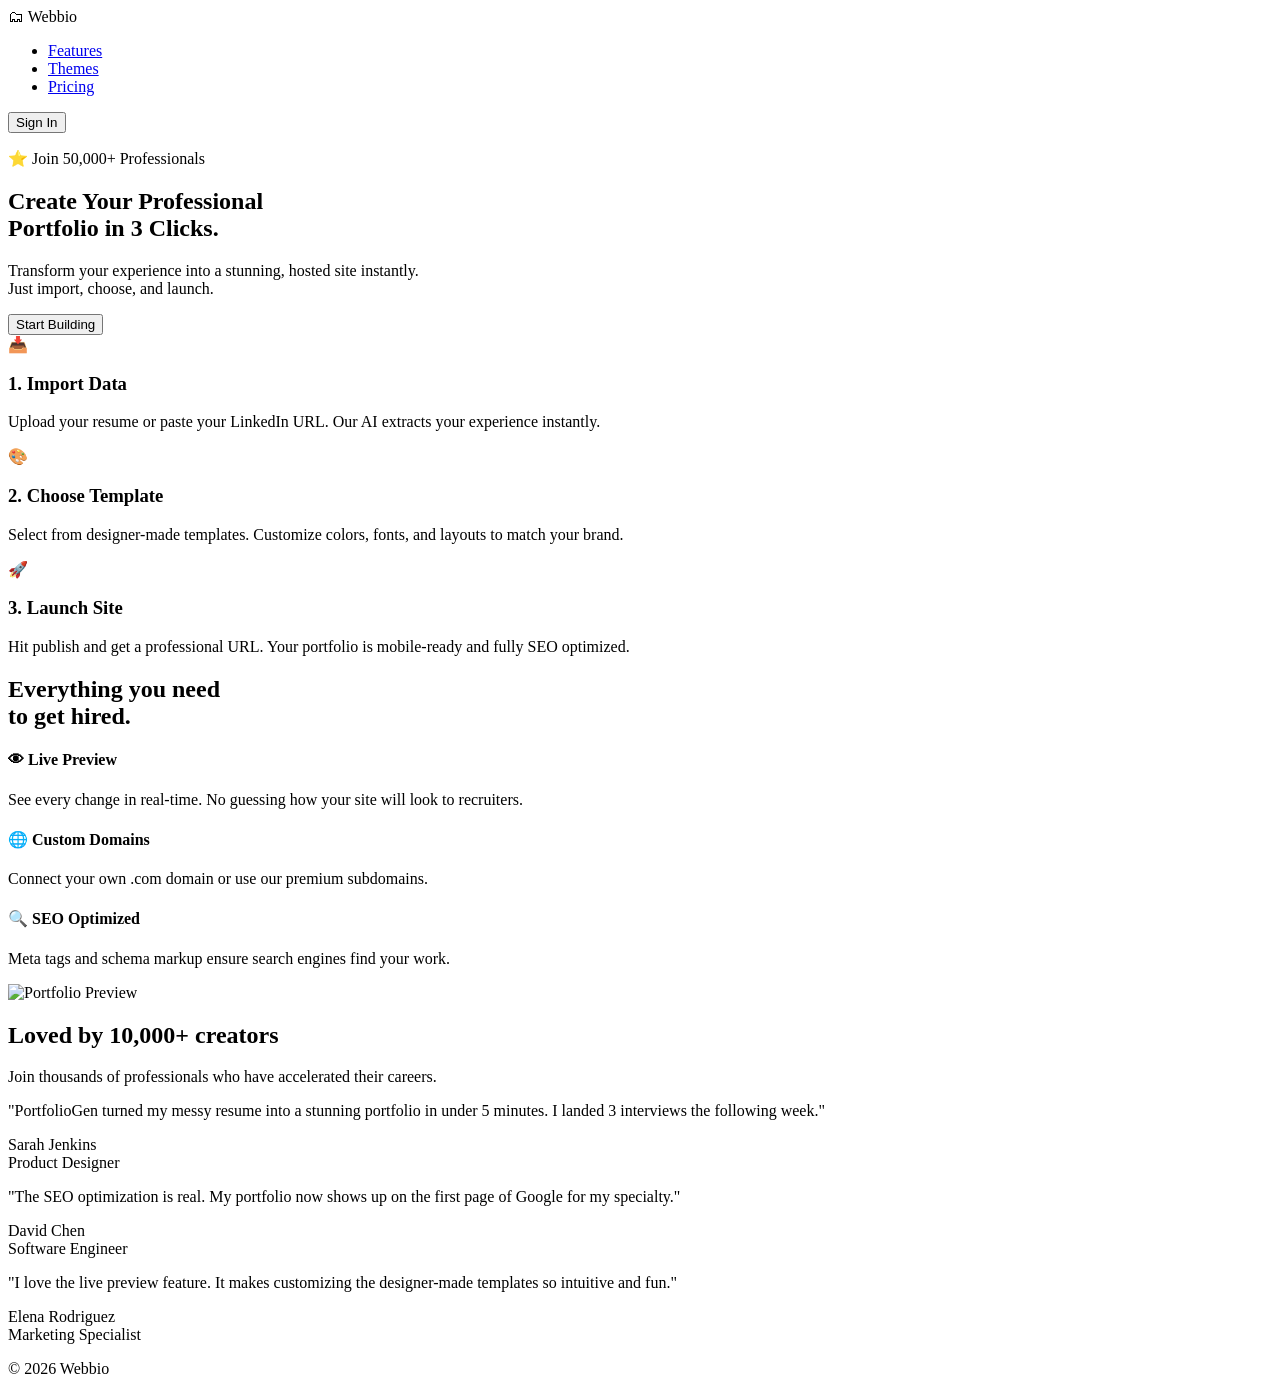
==== commit bc8f45a5: "Refactor index.html for better structure and branding Updated HTML structure and content for improve" ====
--- a/index.html
+++ b/index.html
@@ -1,343 +1,99 @@
 <!DOCTYPE html>
 <html lang="en">
 <head>
-  <meta charset="UTF-8" />
-  <meta name="viewport" content="width=device-width, initial-scale=1.0" />
-  <title>Webbio – Create Your Professional Portfolio in 3 Clicks</title>
-  <link rel="preconnect" href="https://fonts.googleapis.com" />
-  <link rel="preconnect" href="https://fonts.gstatic.com" crossorigin />
-  <link href="https://fonts.googleapis.com/css2?family=Inter:wght@300;400;500;600;700;800;900&display=swap" rel="stylesheet" />
-  <link rel="stylesheet" href="css/style.css" />
+  <meta charset="UTF-8">
+  <title>Webbio</title>
+  <link rel="stylesheet" href="style.css">
 </head>
 <body>
 
-  <!-- NAVBAR -->
-  <nav class="navbar">
-    <div class="nav-container">
-      <div class="nav-logo">
-        <div class="logo-icon">
-          <svg width="20" height="20" viewBox="0 0 24 24" fill="none">
-            <path d="M3 6 Q6 3 12 3 Q18 3 21 6 L19 10 Q16 8 12 8 Q8 8 5 10Z" fill="#3b82f6"/>
-            <path d="M5 10 Q8 8 12 8 Q16 8 19 10 L17 15 Q14 13 12 13 Q10 13 7 15Z" fill="#3b82f6" opacity="0.65"/>
-            <path d="M7 15 Q10 13 12 13 Q14 13 17 15 L15 21 Q12 19 12 19 Q12 19 9 21Z" fill="#3b82f6" opacity="0.35"/>
-          </svg>
-        </div>
-        <span class="logo-text">Webbio</span>
-      </div>
-      <div class="nav-links">
-        <a href="#">Features</a>
-        <a href="#">Themes</a>
-        <a href="#">Pricing</a>
-      </div>
-      <button class="btn-signin">Sign In</button>
-      <button class="hamburger" id="hamburger" aria-label="Open menu">
-        <span></span><span></span><span></span>
-      </button>
-    </div>
-    <div class="mobile-menu" id="mobileMenu">
-      <a href="#">Features</a>
-      <a href="#">Themes</a>
-      <a href="#">Pricing</a>
-      <button class="btn-signin">Sign In</button>
-    </div>
+  <!-- Navigation -->
+  <nav>
+    <div class="logo">🗂 Webbio</div>
+    <ul>
+      <li><a href="#">Features</a></li>
+      <li><a href="#">Themes</a></li>
+      <li><a href="#">Pricing</a></li>
+    </ul>
+    <button>Sign In</button>
   </nav>
 
-  <!-- HERO -->
+  <!-- Badge -->
   <section class="hero">
-    <div class="hero-bg-glow hero-bg-glow--left"></div>
-    <div class="hero-bg-glow hero-bg-glow--right"></div>
-    <div class="hero-container">
-      <div class="hero-badge">
-        <span class="badge-dot"></span>
-        Join 50,000+ Indian Professionals
+    <p class="badge">⭐ Join 50,000+ Professionals</p>
+    <h1>Create Your Professional<br>Portfolio in <span>3 Clicks.</span></h1>
+    <p class="sub">Transform your experience into a stunning, hosted site instantly.<br>Just import, choose, and launch.</p>
+    <button class="hero-btn">Start Building</button>
+  </section>
+
+  <!-- Steps -->
+  <div class="steps">
+    <div class="step">
+      <div class="icon">📥</div>
+      <h3>1. Import Data</h3>
+      <p>Upload your resume or paste your LinkedIn URL. Our AI extracts your experience instantly.</p>
+    </div>
+    <div class="step">
+      <div class="icon">🎨</div>
+      <h3>2. Choose Template</h3>
+      <p>Select from designer-made templates. Customize colors, fonts, and layouts to match your brand.</p>
+    </div>
+    <div class="step">
+      <div class="icon">🚀</div>
+      <h3>3. Launch Site</h3>
+      <p>Hit publish and get a professional URL. Your portfolio is mobile-ready and fully SEO optimized.</p>
+    </div>
+  </div>
+
+  <!-- Features -->
+  <section class="features">
+    <div class="features-text">
+      <h2>Everything you need<br>to get hired.</h2>
+      <div class="feature">
+        <h4>👁 Live Preview</h4>
+        <p>See every change in real-time. No guessing how your site will look to recruiters.</p>
       </div>
-      <h1 class="hero-title">
-        Create Your<br/>
-        Professional Portfolio<br/>
-        in <span class="highlight">3 Clicks.</span>
-      </h1>
-      <p class="hero-sub">
-        Transform your experience into a stunning, hosted site instantly. Stop wasting hours on builders.
-      </p>
-      <div class="hero-cta">
-        <div class="cta-input-group">
-          <div class="cta-btn-upload">
-            <svg width="16" height="16" viewBox="0 0 24 24" fill="none" stroke="currentColor" stroke-width="2"><path d="M21 15v4a2 2 0 01-2 2H5a2 2 0 01-2-2v-4"/><polyline points="17 8 12 3 7 8"/><line x1="12" y1="3" x2="12" y2="15"/></svg>
-            Upload Resume
-          </div>
-          <input type="text" class="cta-input" placeholder="LinkedIn Profile URL" />
-          <button class="cta-arrow">
-            <svg width="16" height="16" viewBox="0 0 24 24" fill="none" stroke="currentColor" stroke-width="2.5"><polyline points="9 18 15 12 9 6"/></svg>
-          </button>
-        </div>
+      <div class="feature">
+        <h4>🌐 Custom Domains</h4>
+        <p>Connect your own .com domain or use our premium subdomains.</p>
+      </div>
+      <div class="feature">
+        <h4>🔍 SEO Optimized</h4>
+        <p>Meta tags and schema markup ensure search engines find your work.</p>
+      </div>
+    </div>
+    <div class="features-image">
+      <img src="src/preview.png" alt="Portfolio Preview">
+    </div>
+  </section>
+
+  <!-- Reviews -->
+  <section class="testimonials">
+    <h2>Loved by 10,000+ creators</h2>
+    <p class="sub">Join thousands of professionals who have accelerated their careers.</p>
+    <div class="testimonial-grid">
+      <div class="testimonial">
+        <p>"PortfolioGen turned my messy resume into a stunning portfolio in under 5 minutes. I landed 3 interviews the following week."</p>
+        <div class="name">Sarah Jenkins</div>
+        <div class="role">Product Designer</div>
+      </div>
+      <div class="testimonial">
+        <p>"The SEO optimization is real. My portfolio now shows up on the first page of Google for my specialty."</p>
+        <div class="name">David Chen</div>
+        <div class="role">Software Engineer</div>
+      </div>
+      <div class="testimonial">
+        <p>"I love the live preview feature. It makes customizing the designer-made templates so intuitive and fun."</p>
+        <div class="name">Elena Rodriguez</div>
+        <div class="role">Marketing Specialist</div>
       </div>
     </div>
   </section>
 
-  <!-- SIMPLE PROCESS -->
-  <section class="process">
-    <div class="section-container">
-      <h2 class="section-title">A simple process</h2>
-      <div class="section-title-underline"></div>
-      <div class="process-steps">
-        <div class="process-step">
-          <div class="step-icon">
-            <svg width="24" height="24" viewBox="0 0 24 24" fill="none" stroke="#3b82f6" stroke-width="2"><path d="M21 15v4a2 2 0 01-2 2H5a2 2 0 01-2-2v-4"/><polyline points="17 8 12 3 7 8"/><line x1="12" y1="3" x2="12" y2="15"/></svg>
-          </div>
-          <h3>1. Import Data</h3>
-          <p>Simply upload your resume or paste your LinkedIn URL. Our AI extracts your experience instantly.</p>
-        </div>
-        <div class="process-connector"></div>
-        <div class="process-step">
-          <div class="step-icon">
-            <svg width="24" height="24" viewBox="0 0 24 24" fill="none" stroke="#3b82f6" stroke-width="2"><circle cx="12" cy="12" r="3"/><path d="M12 1v4M12 19v4M4.22 4.22l2.83 2.83M16.95 16.95l2.83 2.83M1 12h4M19 12h4M4.22 19.78l2.83-2.83M16.95 7.05l2.83-2.83"/></svg>
-          </div>
-          <h3>2. Choose Template</h3>
-          <p>Select from our designer-made templates. Customize colors, fonts, and layouts to match your brand.</p>
-        </div>
-        <div class="process-connector"></div>
-        <div class="process-step">
-          <div class="step-icon">
-            <svg width="24" height="24" viewBox="0 0 24 24" fill="none" stroke="#3b82f6" stroke-width="2"><polygon points="13 2 3 14 12 14 11 22 21 10 12 10 13 2"/></svg>
-          </div>
-          <h3>3. Launch Site</h3>
-          <p>Hit publish and get a professional URL. Your portfolio is mobile-ready and fully SEO optimized.</p>
-        </div>
-      </div>
-    </div>
-  </section>
-
-  <!-- TRUSTED BY HRs -->
-  <section class="trusted">
-    <div class="section-container">
-      <p class="trusted-label">TRUSTED BY HRs AT</p>
-      <div class="trusted-logos">
-        <div class="trusted-logo">
-          <svg width="110" height="32" viewBox="0 0 110 32" fill="none">
-            <text x="0" y="24" font-family="Inter,sans-serif" font-size="22" font-weight="800" fill="#64748b">Infosys</text>
-          </svg>
-        </div>
-        <div class="trusted-logo">
-          <svg width="55" height="32" viewBox="0 0 55 32" fill="none">
-            <text x="0" y="24" font-family="Inter,sans-serif" font-size="22" font-weight="800" fill="#64748b">TCS</text>
-          </svg>
-        </div>
-        <div class="trusted-logo">
-          <svg width="90" height="32" viewBox="0 0 90 32" fill="none">
-            <text x="0" y="24" font-family="Inter,sans-serif" font-size="22" font-weight="800" fill="#64748b">Wipro</text>
-          </svg>
-        </div>
-        <div class="trusted-logo">
-          <svg width="120" height="32" viewBox="0 0 120 32" fill="none">
-            <text x="0" y="24" font-family="Inter,sans-serif" font-size="22" font-weight="800" fill="#64748b">Swiggy</text>
-          </svg>
-        </div>
-        <div class="trusted-logo">
-          <svg width="100" height="32" viewBox="0 0 100 32" fill="none">
-            <text x="0" y="24" font-family="Inter,sans-serif" font-size="22" font-weight="800" fill="#64748b">Zepto</text>
-          </svg>
-        </div>
-      </div>
-    </div>
-  </section>
-
-  <!-- FEATURES -->
-  <section class="features">
-    <div class="section-container features-layout">
-      <div class="features-text">
-        <p class="features-label">POWERFUL FEATURES</p>
-        <h2 class="features-title">Everything you need to<br/>get hired.</h2>
-        <div class="features-list">
-          <div class="feature-item">
-            <div class="feature-icon">
-              <svg width="18" height="18" viewBox="0 0 24 24" fill="none" stroke="#3b82f6" stroke-width="2"><rect x="2" y="3" width="20" height="14" rx="2"/><polyline points="8 21 12 17 16 21"/></svg>
-            </div>
-            <div>
-              <h4>Live Preview</h4>
-              <p>See every change in real-time as you edit. No guessing how your site will look to recruiters.</p>
-            </div>
-          </div>
-          <div class="feature-item">
-            <div class="feature-icon">
-              <svg width="18" height="18" viewBox="0 0 24 24" fill="none" stroke="#3b82f6" stroke-width="2"><circle cx="12" cy="12" r="10"/><line x1="2" y1="12" x2="22" y2="12"/><path d="M12 2a15.3 15.3 0 014 10 15.3 15.3 0 01-4 10 15.3 15.3 0 01-4-10 15.3 15.3 0 014-10z"/></svg>
-            </div>
-            <div>
-              <h4>Custom Domains</h4>
-              <p>Connect your own .in or .com domain or use our premium subdomains. Build a professional personal brand.</p>
-            </div>
-          </div>
-          <div class="feature-item">
-            <div class="feature-icon">
-              <svg width="18" height="18" viewBox="0 0 24 24" fill="none" stroke="#3b82f6" stroke-width="2"><polyline points="22 12 18 12 15 21 9 3 6 12 2 12"/></svg>
-            </div>
-            <div>
-              <h4>SEO Optimized</h4>
-              <p>Pre-configured meta tags and schema markup ensure search engines find and index your work correctly.</p>
-            </div>
-          </div>
-        </div>
-      </div>
-      <div class="features-preview">
-        <div class="preview-card">
-          <div class="preview-topbar">
-            <span class="dot dot--red"></span>
-            <span class="dot dot--yellow"></span>
-            <span class="dot dot--green"></span>
-          </div>
-          <div class="preview-content">
-            <div class="preview-name">Priya Sharma</div>
-            <div class="preview-title-line">Product Designer &middot; Bengaluru</div>
-            <div class="preview-section-label">Work Experience</div>
-            <div class="preview-job">
-              <div class="preview-job-title">Senior UX Designer</div>
-              <div class="preview-job-company">Swiggy &middot; 2021&ndash;Present</div>
-              <div class="preview-job-desc">Led product design for consumer app serving 50M+ users across India.</div>
-            </div>
-            <div class="preview-job" style="margin-top:10px;">
-              <div class="preview-job-title">UI Designer</div>
-              <div class="preview-job-company">Razorpay &middot; 2019&ndash;2021</div>
-              <div class="preview-job-desc">Built the design system for payment dashboard from scratch.</div>
-            </div>
-          </div>
-          <div class="live-badge">
-            <span class="live-dot"></span>
-            LIVE UPDATES
-            <span class="live-sub">Viewed by 4 recruiters today &#127881;</span>
-          </div>
-        </div>
-      </div>
-    </div>
-  </section>
-
-  <!-- TESTIMONIALS -->
-  <section class="testimonials">
-    <div class="section-container">
-      <h2 class="section-title">Loved by 10,000+ creators</h2>
-      <p class="section-sub">Join thousands of Indian professionals who have accelerated their careers.</p>
-      <div class="testimonials-grid">
-        <div class="testimonial-card">
-          <p>"Webbio turned my messy resume into a stunning portfolio in under 5 minutes. I landed 3 interviews at top Bengaluru startups the following week."</p>
-          <div class="testimonial-author">
-            <div class="author-avatar">AS</div>
-            <div>
-              <div class="author-name">Ananya Singh</div>
-              <div class="author-role">Product Designer, Bengaluru</div>
-            </div>
-          </div>
-        </div>
-        <div class="testimonial-card">
-          <p>"The SEO optimization is real. My portfolio now shows up on the first page of Google. Got a call from Infosys within a week of publishing!"</p>
-          <div class="testimonial-author">
-            <div class="author-avatar">RK</div>
-            <div>
-              <div class="author-name">Rahul Kapoor</div>
-              <div class="author-role">Software Engineer, Hyderabad</div>
-            </div>
-          </div>
-        </div>
-        <div class="testimonial-card">
-          <p>"I love the live preview feature. It makes customizing templates so intuitive and fun. Landed my dream job at a Mumbai fintech!"</p>
-          <div class="testimonial-author">
-            <div class="author-avatar">NP</div>
-            <div>
-              <div class="author-name">Neha Patel</div>
-              <div class="author-role">Marketing Specialist, Mumbai</div>
-            </div>
-          </div>
-        </div>
-      </div>
-    </div>
-  </section>
-
-  <!-- PRICING -->
-  <section class="pricing">
-    <div class="section-container">
-      <h2 class="section-title">Simple, transparent pricing</h2>
-      <p class="section-sub">Start for free, upgrade when you're ready.</p>
-      <div class="pricing-grid">
-        <div class="pricing-card">
-          <div class="plan-name">Basic</div>
-          <div class="plan-price"><span class="plan-amount">&#8377;0</span><span class="plan-period">/forever</span></div>
-          <ul class="plan-features">
-            <li class="active"><span class="check check--active">&#10003;</span> 1 Designer Template</li>
-            <li class="active"><span class="check check--active">&#10003;</span> webbio.in Subdomain</li>
-            <li class="active"><span class="check check--active">&#10003;</span> Mobile Responsive Site</li>
-            <li class="inactive"><span class="check check--inactive">&#10007;</span> Custom Domains</li>
-          </ul>
-          <button class="btn-plan btn-plan--outline">Get Started Free</button>
-        </div>
-        <div class="pricing-card pricing-card--pro">
-          <div class="recommended-badge">RECOMMENDED</div>
-          <div class="plan-name">Pro</div>
-          <div class="plan-price"><span class="plan-amount">&#8377;129</span><span class="plan-period">/month</span></div>
-          <ul class="plan-features">
-            <li class="active"><span class="check check--active">&#10003;</span> All Free Features</li>
-            <li class="active"><span class="check check--active">&#10003;</span> Unlimited Templates</li>
-            <li class="active"><span class="check check--active">&#10003;</span> Custom Domain Connection</li>
-            <li class="active"><span class="check check--active">&#10003;</span> Advanced Analytics</li>
-            <li class="active"><span class="check check--active">&#10003;</span> Remove Webbio Branding</li>
-          </ul>
-          <button class="btn-plan btn-plan--primary">Go Pro Now</button>
-        </div>
-      </div>
-    </div>
-  </section>
-
-  <!-- FOOTER -->
-  <footer class="footer">
-    <div class="footer-container">
-      <div class="footer-brand">
-        <div class="footer-logo">
-          <div class="logo-icon">
-            <svg width="18" height="18" viewBox="0 0 24 24" fill="none">
-              <path d="M3 6 Q6 3 12 3 Q18 3 21 6 L19 10 Q16 8 12 8 Q8 8 5 10Z" fill="#3b82f6"/>
-              <path d="M5 10 Q8 8 12 8 Q16 8 19 10 L17 15 Q14 13 12 13 Q10 13 7 15Z" fill="#3b82f6" opacity="0.65"/>
-              <path d="M7 15 Q10 13 12 13 Q14 13 17 15 L15 21 Q12 19 12 19 Q12 19 9 21Z" fill="#3b82f6" opacity="0.35"/>
-            </svg>
-          </div>
-          <span>Webbio</span>
-        </div>
-        <p class="footer-tagline">Empowering Indian professionals to showcase their best work with AI-driven portfolios.</p>
-        <div class="footer-social">
-          <a href="#" aria-label="Twitter"><svg width="18" height="18" viewBox="0 0 24 24" fill="none" stroke="currentColor" stroke-width="2"><path d="M22 4s-.7 2.1-2 3.4c1.6 10-9.4 17.3-18 11.6 2.2.1 4.4-.6 6-2C3 15.5.5 9.6 3 5c2.2 2.6 5.6 4.1 9 4-.9-4.2 4-6.6 7-3.8 1.1 0 3-1.2 3-1.2z"/></svg></a>
-          <a href="#" aria-label="LinkedIn"><svg width="18" height="18" viewBox="0 0 24 24" fill="none" stroke="currentColor" stroke-width="2"><path d="M16 8a6 6 0 016 6v7h-4v-7a2 2 0 00-2-2 2 2 0 00-2 2v7h-4v-7a6 6 0 016-6z"/><rect x="2" y="9" width="4" height="12"/><circle cx="4" cy="4" r="2"/></svg></a>
-          <a href="#" aria-label="Share"><svg width="18" height="18" viewBox="0 0 24 24" fill="none" stroke="currentColor" stroke-width="2"><circle cx="18" cy="5" r="3"/><circle cx="6" cy="12" r="3"/><circle cx="18" cy="19" r="3"/><line x1="8.59" y1="13.51" x2="15.42" y2="17.49"/><line x1="15.41" y1="6.51" x2="8.59" y2="10.49"/></svg></a>
-        </div>
-      </div>
-      <div class="footer-links">
-        <div class="footer-col">
-          <h5>Product</h5>
-          <a href="#">Features</a>
-          <a href="#">Themes</a>
-          <a href="#">Pricing</a>
-        </div>
-        <div class="footer-col">
-          <h5>Company</h5>
-          <a href="#">About</a>
-          <a href="#">Careers</a>
-          <a href="#">Contact</a>
-        </div>
-        <div class="footer-col">
-          <h5>Support</h5>
-          <a href="#">Help Center</a>
-          <a href="#">Privacy Policy</a>
-          <a href="#">Terms of Service</a>
-        </div>
-      </div>
-      <div class="footer-copy-block">
-        <p>&copy; 2024<br/>Webbio. Built for<br/>modern professionals.</p>
-        <p class="footer-handcrafted">Made with &#10084;&#65039;<br/>in India.</p>
-      </div>
-    </div>
+  <!-- Footer -->
+  <footer>
+    <p>© 2026 Webbio</p>
   </footer>
 
-  <script>
-    const hamburger = document.getElementById('hamburger');
-    const mobileMenu = document.getElementById('mobileMenu');
-    hamburger.addEventListener('click', () => {
-      mobileMenu.classList.toggle('open');
-      hamburger.classList.toggle('active');
-    });
-  </script>
 </body>
 </html>
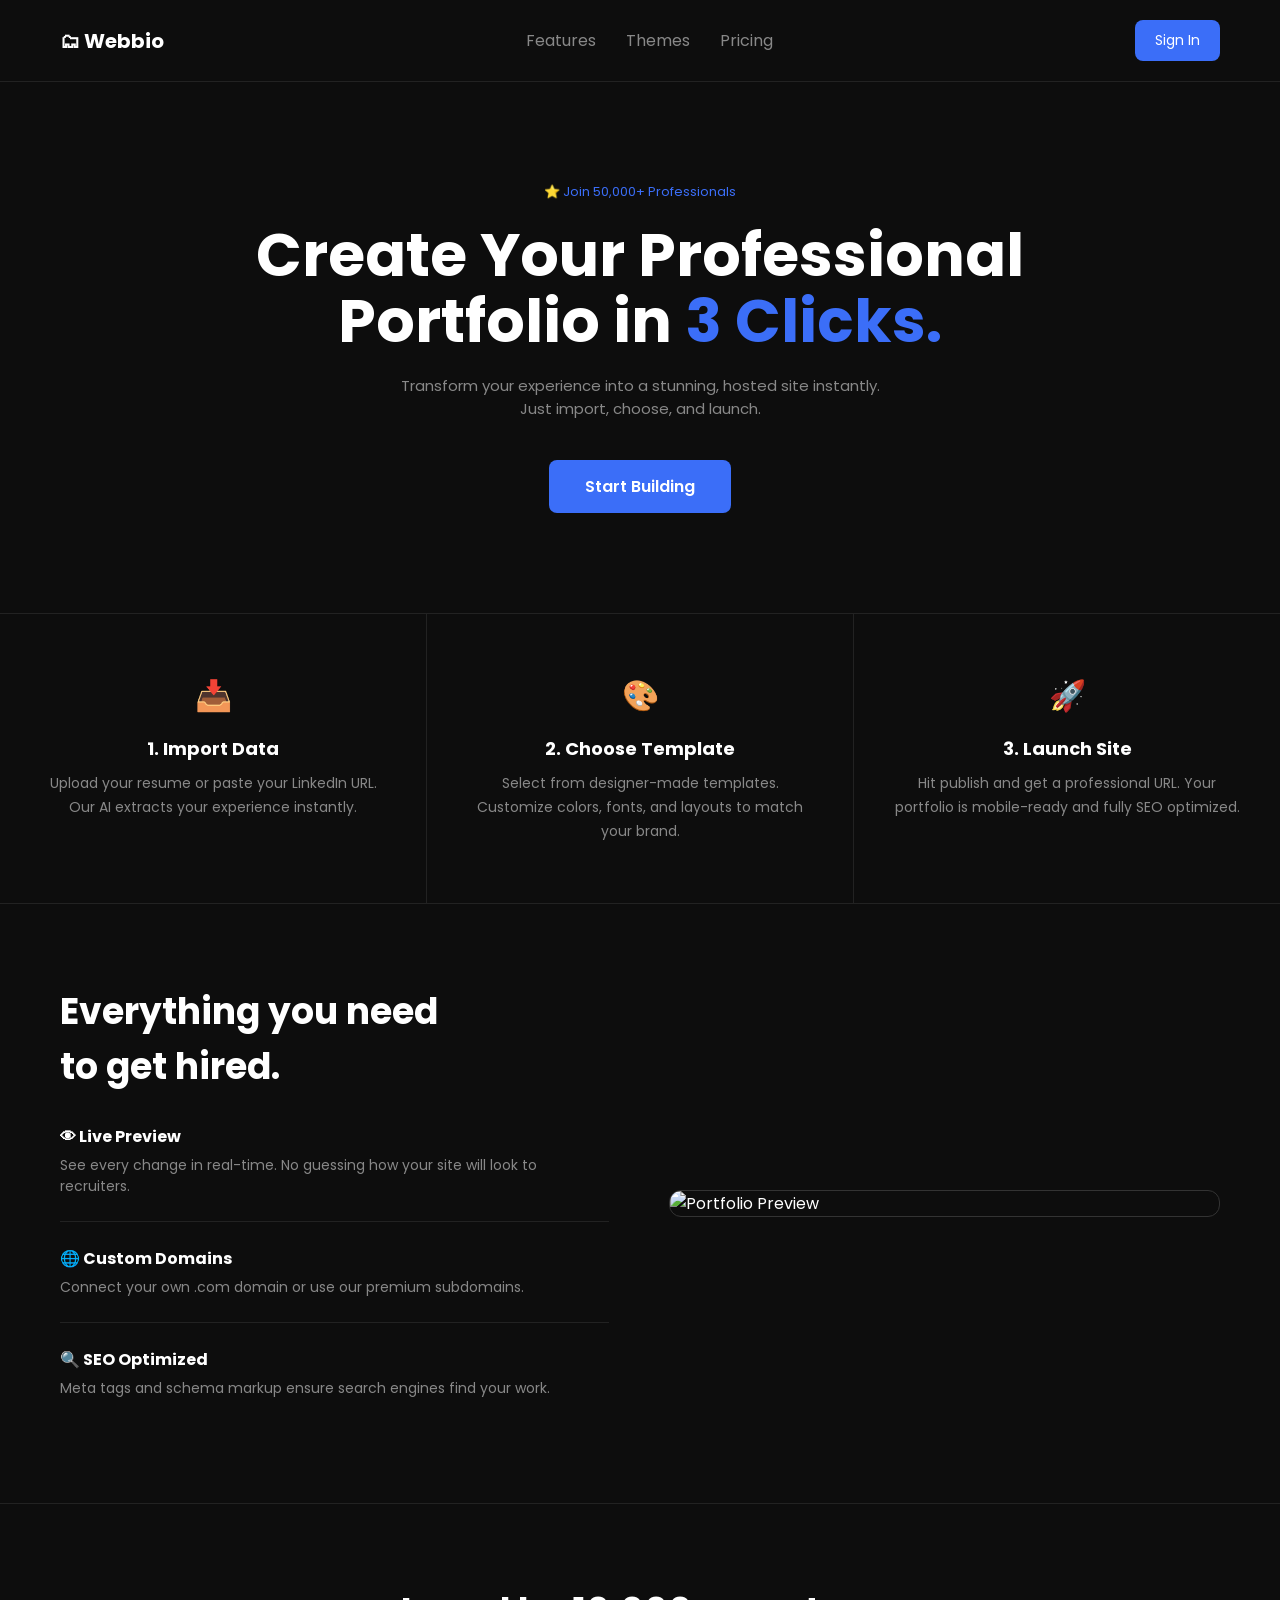
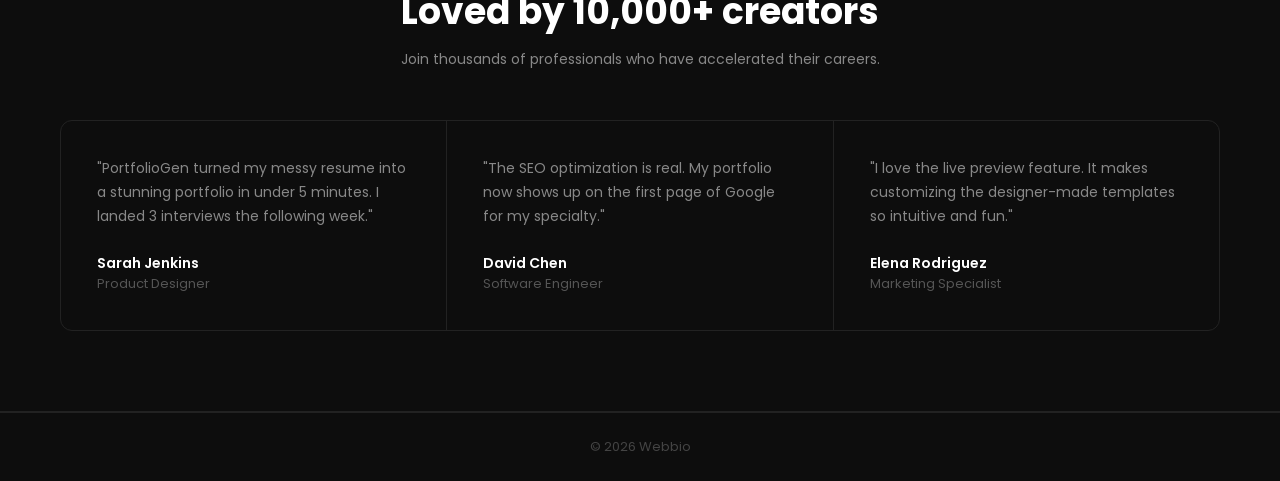
==== commit 54dbd510: "Update stylesheet link path in index.html" ====
--- a/index.html
+++ b/index.html
@@ -3,7 +3,7 @@
 <head>
   <meta charset="UTF-8">
   <title>Webbio</title>
-  <link rel="stylesheet" href="style.css">
+  <link rel="stylesheet" href="css/style.css">
 </head>
 <body>
 
--- a/css/style.css
+++ b/css/style.css
@@ -0,0 +1,241 @@
+@import url('https://fonts.googleapis.com/css2?family=Poppins:wght@400;600;700&display=swap');
+
+* {
+  margin: 0;
+  padding: 0;
+  box-sizing: border-box;
+}
+
+body {
+  font-family: 'Poppins', sans-serif;
+  background-color: #0d0d0d;
+  color: #ffffff;
+}
+
+a {
+  text-decoration: none;
+  color: inherit;
+}
+
+/* NAV */
+nav {
+  display: flex;
+  justify-content: space-between;
+  align-items: center;
+  padding: 20px 60px;
+  border-bottom: 1px solid #222;
+}
+
+nav .logo {
+  font-size: 20px;
+  font-weight: 700;
+}
+
+nav ul {
+  list-style: none;
+  display: flex;
+  gap: 30px;
+  color: #888;
+}
+
+nav button {
+  background: #3b6ef8;
+  color: white;
+  border: none;
+  padding: 10px 20px;
+  border-radius: 8px;
+  font-family: 'Poppins', sans-serif;
+  font-size: 14px;
+  cursor: pointer;
+}
+
+/* HERO */
+.hero {
+  text-align: center;
+  padding: 100px 60px;
+  border-bottom: 1px solid #222;
+}
+
+.hero p.badge {
+  color: #3b6ef8;
+  font-size: 13px;
+  margin-bottom: 20px;
+}
+
+.hero h1 {
+  font-size: 60px;
+  font-weight: 700;
+  line-height: 1.1;
+  margin-bottom: 20px;
+}
+
+.hero h1 span {
+  color: #3b6ef8;
+}
+
+.hero p.sub {
+  color: #888;
+  font-size: 15px;
+  margin-bottom: 40px;
+}
+
+.hero-btn {
+  background: #3b6ef8;
+  color: white;
+  border: none;
+  padding: 14px 36px;
+  border-radius: 8px;
+  font-family: 'Poppins', sans-serif;
+  font-size: 16px;
+  font-weight: 600;
+  cursor: pointer;
+}
+
+/* STEPS */
+.steps {
+  display: flex;
+  text-align: center;
+  border-bottom: 1px solid #222;
+}
+
+.step {
+  flex: 1;
+  padding: 60px 40px;
+  border-right: 1px solid #222;
+}
+
+.step:last-child {
+  border-right: none;
+}
+
+.step .icon {
+  font-size: 30px;
+  margin-bottom: 16px;
+}
+
+.step h3 {
+  font-size: 18px;
+  margin-bottom: 10px;
+}
+
+.step p {
+  color: #888;
+  font-size: 14px;
+  line-height: 1.7;
+}
+
+/* FEATURES */
+.features {
+  display: flex;
+  align-items: center;
+  gap: 60px;
+  padding: 80px 60px;
+  border-bottom: 1px solid #222;
+}
+
+.features-text {
+  flex: 1;
+}
+
+.features-text h2 {
+  font-size: 36px;
+  font-weight: 700;
+  margin-bottom: 30px;
+}
+
+.feature {
+  margin-bottom: 24px;
+  padding-bottom: 24px;
+  border-bottom: 1px solid #222;
+}
+
+.feature:last-child {
+  border-bottom: none;
+  margin-bottom: 0;
+}
+
+.feature h4 {
+  font-size: 16px;
+  margin-bottom: 6px;
+}
+
+.feature p {
+  color: #888;
+  font-size: 14px;
+}
+
+.features-image {
+  flex: 1;
+  border: 1px solid #333;
+  border-radius: 12px;
+  overflow: hidden;
+}
+
+.features-image img {
+  width: 100%;
+  display: block;
+}
+
+/* TESTIMONIALS */
+.testimonials {
+  padding: 80px 60px;
+  text-align: center;
+  border-bottom: 1px solid #222;
+}
+
+.testimonials h2 {
+  font-size: 36px;
+  font-weight: 700;
+  margin-bottom: 10px;
+}
+
+.testimonials .sub {
+  color: #888;
+  font-size: 14px;
+  margin-bottom: 50px;
+}
+
+.testimonial-grid {
+  display: flex;
+  gap: 0;
+  border: 1px solid #222;
+  border-radius: 12px;
+  overflow: hidden;
+}
+
+.testimonial {
+  flex: 1;
+  padding: 36px;
+  border-right: 1px solid #222;
+  text-align: left;
+}
+
+.testimonial:last-child {
+  border-right: none;
+}
+
+.testimonial p {
+  color: #888;
+  font-size: 14px;
+  line-height: 1.7;
+  margin-bottom: 24px;
+}
+
+.testimonial .name {
+  font-weight: 600;
+  font-size: 14px;
+}
+
+.testimonial .role {
+  color: #555;
+  font-size: 13px;
+}
+
+/* FOOTER */
+footer {
+  text-align: center;
+  padding: 24px;
+  border-top: 1px solid #222;
+  color: #444;
+  font-size: 13px;
+}
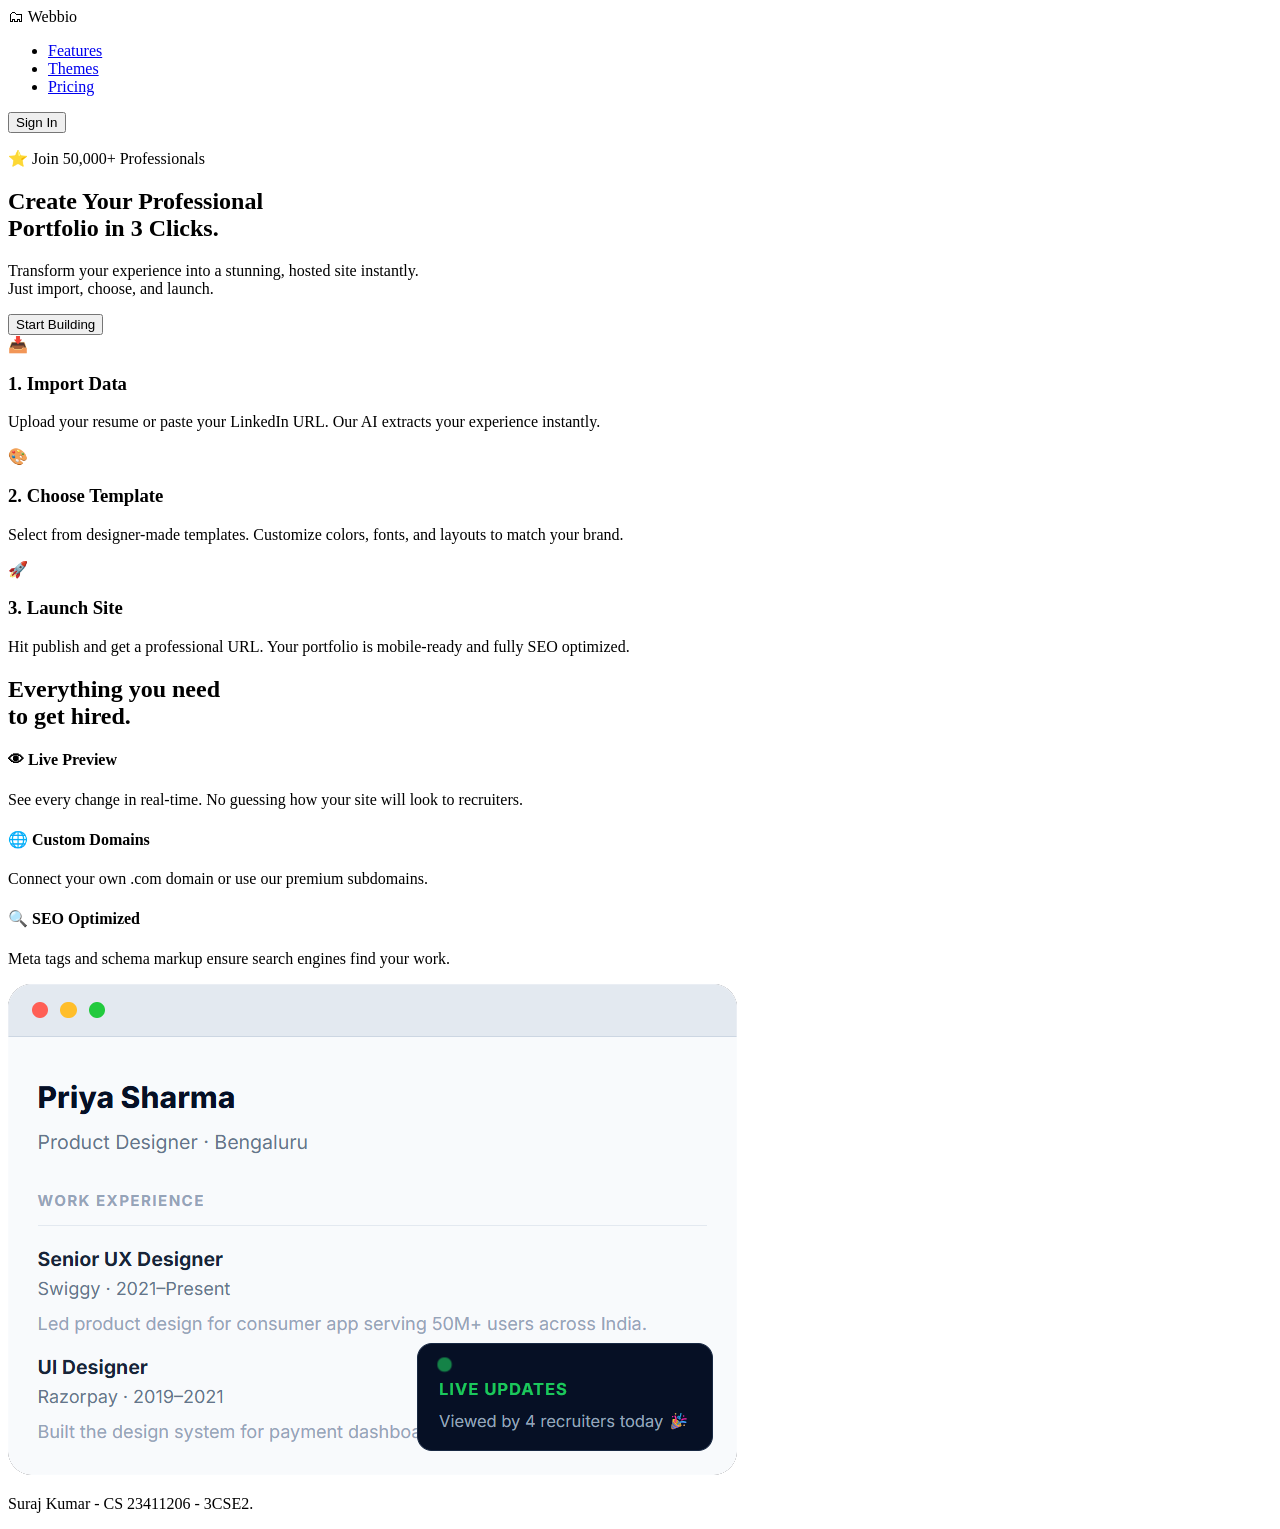
==== commit bfaccf23: "Refactor index.html for clarity and updates Updated stylesheet link and modified comments for clarit" ====
--- a/index.html
+++ b/index.html
@@ -3,11 +3,11 @@
 <head>
   <meta charset="UTF-8">
   <title>Webbio</title>
-  <link rel="stylesheet" href="css/style.css">
+  <link rel="stylesheet" href="style.css">
 </head>
 <body>
 
-  <!-- Navigation -->
+  <!-- Nav bar -->
   <nav>
     <div class="logo">🗂 Webbio</div>
     <ul>
@@ -18,7 +18,7 @@
     <button>Sign In</button>
   </nav>
 
-  <!-- Badge -->
+  <!-- Hero -->
   <section class="hero">
     <p class="badge">⭐ Join 50,000+ Professionals</p>
     <h1>Create Your Professional<br>Portfolio in <span>3 Clicks.</span></h1>
@@ -67,33 +67,9 @@
     </div>
   </section>
 
-  <!-- Reviews -->
-  <section class="testimonials">
-    <h2>Loved by 10,000+ creators</h2>
-    <p class="sub">Join thousands of professionals who have accelerated their careers.</p>
-    <div class="testimonial-grid">
-      <div class="testimonial">
-        <p>"PortfolioGen turned my messy resume into a stunning portfolio in under 5 minutes. I landed 3 interviews the following week."</p>
-        <div class="name">Sarah Jenkins</div>
-        <div class="role">Product Designer</div>
-      </div>
-      <div class="testimonial">
-        <p>"The SEO optimization is real. My portfolio now shows up on the first page of Google for my specialty."</p>
-        <div class="name">David Chen</div>
-        <div class="role">Software Engineer</div>
-      </div>
-      <div class="testimonial">
-        <p>"I love the live preview feature. It makes customizing the designer-made templates so intuitive and fun."</p>
-        <div class="name">Elena Rodriguez</div>
-        <div class="role">Marketing Specialist</div>
-      </div>
-    </div>
-  </section>
-
   <!-- Footer -->
   <footer>
-    <p>© 2026 Webbio</p>
+    <p>Suraj Kumar - CS 23411206 - 3CSE2.</p>
   </footer>
-
 </body>
 </html>
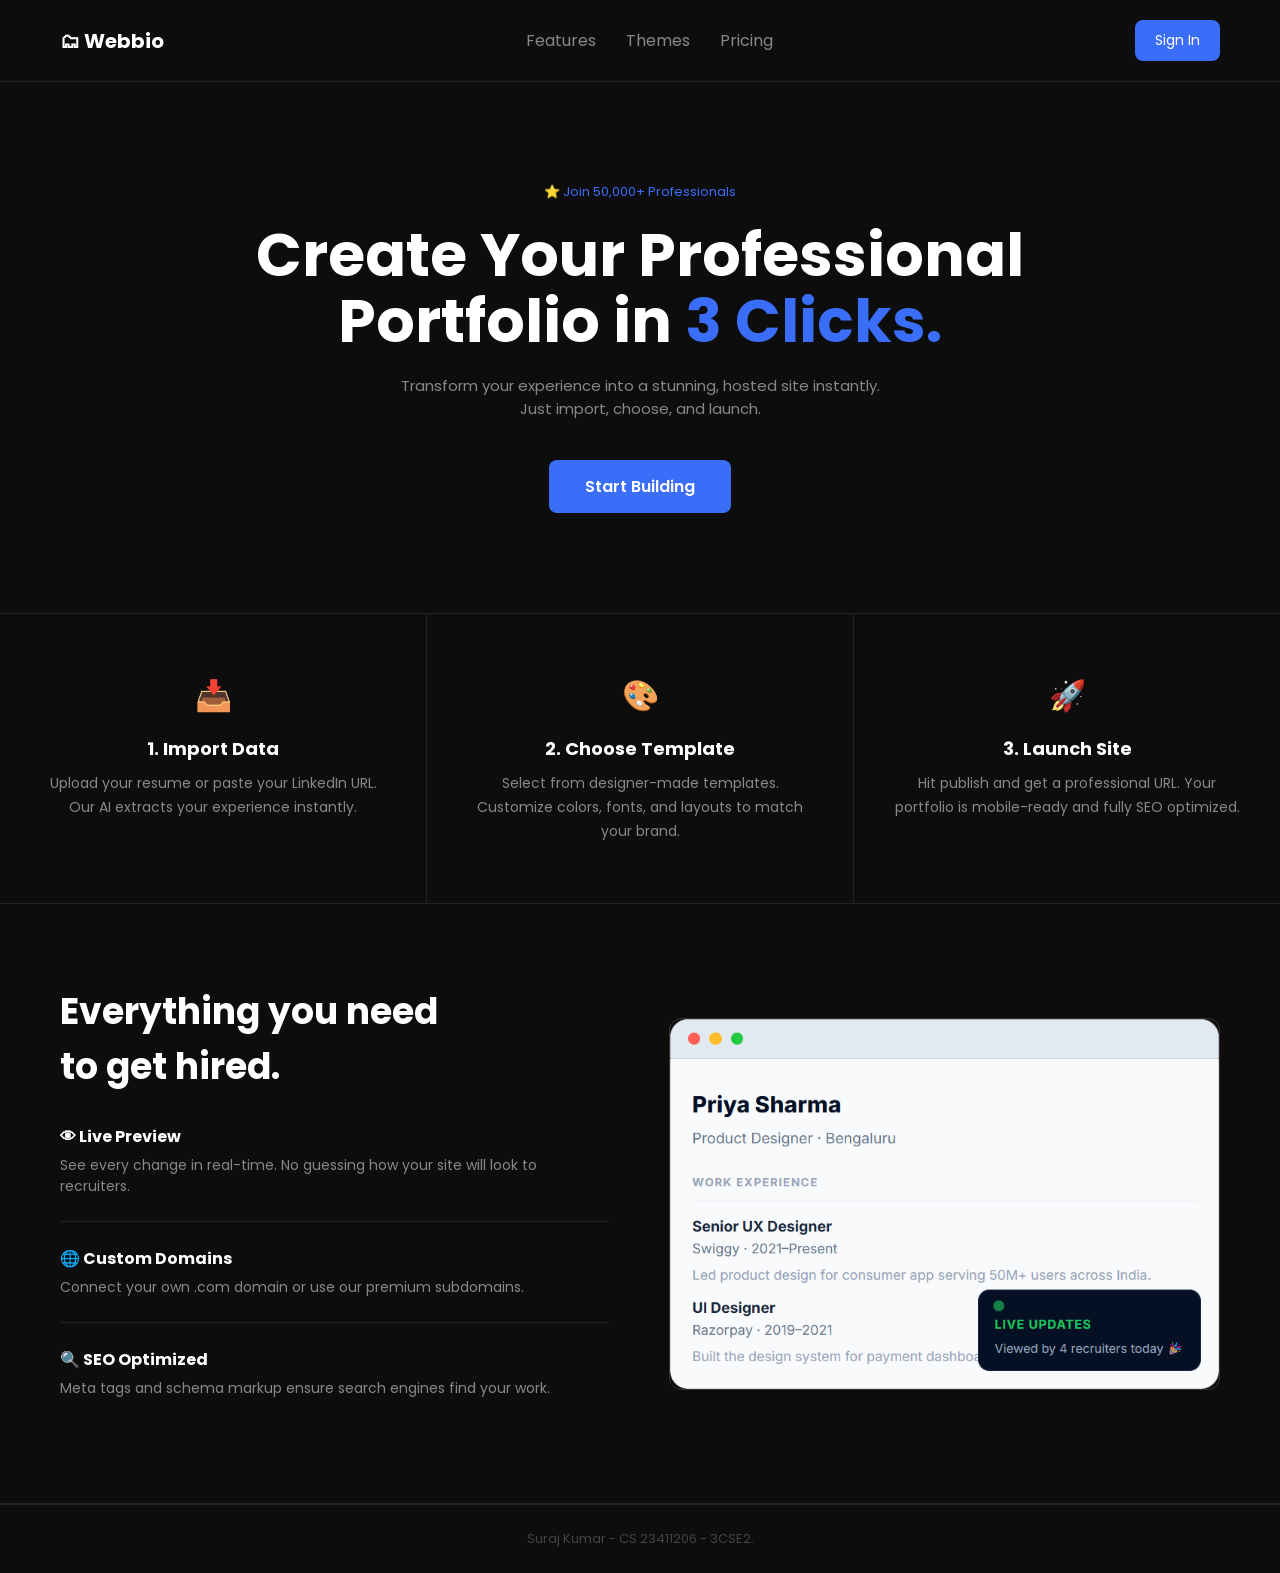
==== commit 5fea3601: "Update stylesheet link path in index.html" ====
--- a/index.html
+++ b/index.html
@@ -3,7 +3,7 @@
 <head>
   <meta charset="UTF-8">
   <title>Webbio</title>
-  <link rel="stylesheet" href="style.css">
+  <link rel="stylesheet" href="css/style.css">
 </head>
 <body>
 
--- a/css/style.css
+++ b/css/style.css
@@ -0,0 +1,186 @@
+@import url('https://fonts.googleapis.com/css2?family=Poppins:wght@400;600;700&display=swap');
+
+* {
+  margin: 0;
+  padding: 0;
+  box-sizing: border-box;
+}
+
+body {
+  font-family: 'Poppins', sans-serif;
+  background-color: #0d0d0d;
+  color: #ffffff;
+}
+
+a {
+  text-decoration: none;
+  color: inherit;
+}
+
+/* NAV */
+nav {
+  display: flex;
+  justify-content: space-between;
+  align-items: center;
+  padding: 20px 60px;
+  border-bottom: 1px solid #222;
+}
+
+nav .logo {
+  font-size: 20px;
+  font-weight: 700;
+}
+
+nav ul {
+  list-style: none;
+  display: flex;
+  gap: 30px;
+  color: #888;
+}
+
+nav button {
+  background: #3b6ef8;
+  color: white;
+  border: none;
+  padding: 10px 20px;
+  border-radius: 8px;
+  font-family: 'Poppins', sans-serif;
+  font-size: 14px;
+  cursor: pointer;
+}
+
+/* HERO */
+.hero {
+  text-align: center;
+  padding: 100px 60px;
+  border-bottom: 1px solid #222;
+}
+
+.hero p.badge {
+  color: #3b6ef8;
+  font-size: 13px;
+  margin-bottom: 20px;
+}
+
+.hero h1 {
+  font-size: 60px;
+  font-weight: 700;
+  line-height: 1.1;
+  margin-bottom: 20px;
+}
+
+.hero h1 span {
+  color: #3b6ef8;
+}
+
+.hero p.sub {
+  color: #888;
+  font-size: 15px;
+  margin-bottom: 40px;
+}
+
+.hero-btn {
+  background: #3b6ef8;
+  color: white;
+  border: none;
+  padding: 14px 36px;
+  border-radius: 8px;
+  font-family: 'Poppins', sans-serif;
+  font-size: 16px;
+  font-weight: 600;
+  cursor: pointer;
+}
+
+/* STEPS */
+.steps {
+  display: flex;
+  text-align: center;
+  border-bottom: 1px solid #222;
+}
+
+.step {
+  flex: 1;
+  padding: 60px 40px;
+  border-right: 1px solid #222;
+}
+
+.step:last-child {
+  border-right: none;
+}
+
+.step .icon {
+  font-size: 30px;
+  margin-bottom: 16px;
+}
+
+.step h3 {
+  font-size: 18px;
+  margin-bottom: 10px;
+}
+
+.step p {
+  color: #888;
+  font-size: 14px;
+  line-height: 1.7;
+}
+
+/* FEATURES */
+.features {
+  display: flex;
+  align-items: center;
+  gap: 60px;
+  padding: 80px 60px;
+  border-bottom: 1px solid #222;
+}
+
+.features-text {
+  flex: 1;
+}
+
+.features-text h2 {
+  font-size: 36px;
+  font-weight: 700;
+  margin-bottom: 30px;
+}
+
+.feature {
+  margin-bottom: 24px;
+  padding-bottom: 24px;
+  border-bottom: 1px solid #222;
+}
+
+.feature:last-child {
+  border-bottom: none;
+  margin-bottom: 0;
+}
+
+.feature h4 {
+  font-size: 16px;
+  margin-bottom: 6px;
+}
+
+.feature p {
+  color: #888;
+  font-size: 14px;
+}
+
+.features-image {
+  flex: 1;
+  border: 1px solid #333;
+  border-radius: 12px;
+  overflow: hidden;
+}
+
+.features-image img {
+  width: 100%;
+  display: block;
+}
+
+/* FOOTER */
+footer {
+  text-align: center;
+  padding: 24px;
+  border-top: 1px solid #222;
+  color: #444;
+  font-size: 13px;
+}
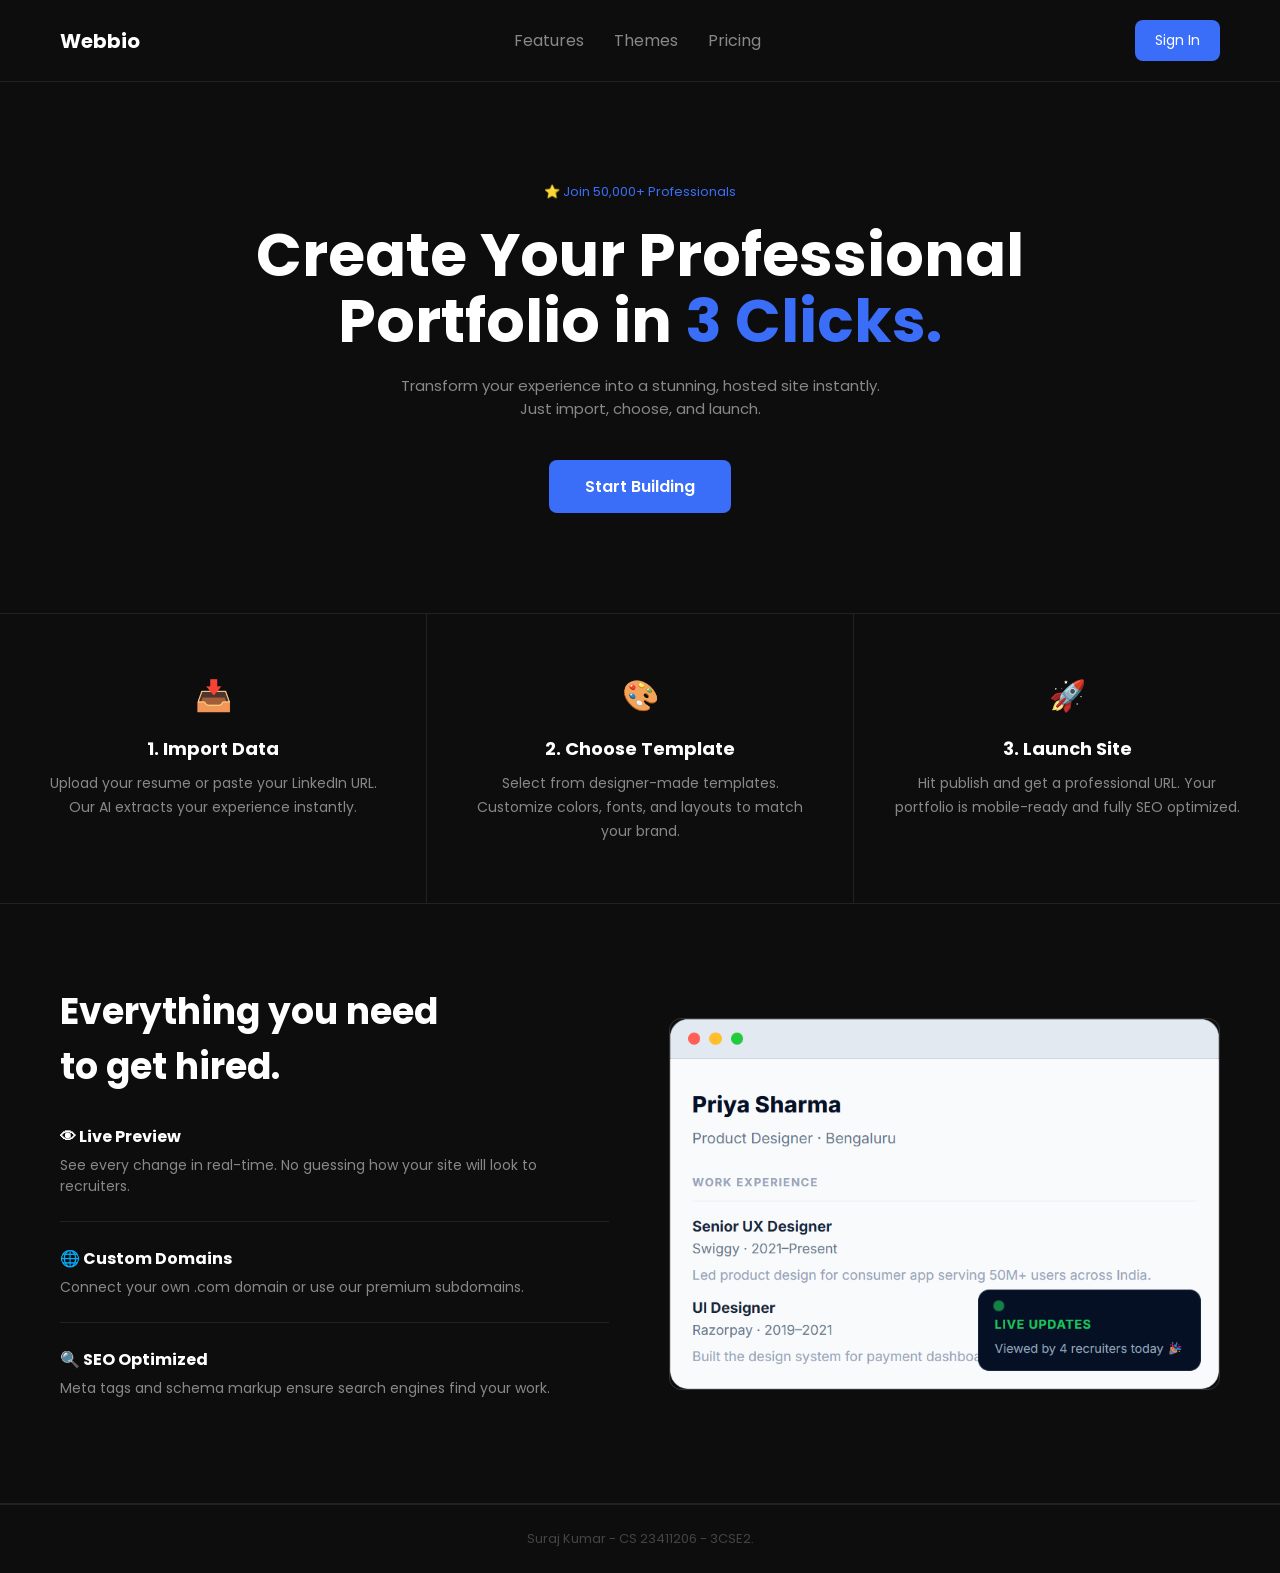
==== commit 86a8581d: "Remove emoji from logo text in index.html" ====
--- a/index.html
+++ b/index.html
@@ -9,7 +9,7 @@
 
   <!-- Nav bar -->
   <nav>
-    <div class="logo">🗂 Webbio</div>
+    <div class="logo">Webbio</div>
     <ul>
       <li><a href="#">Features</a></li>
       <li><a href="#">Themes</a></li>
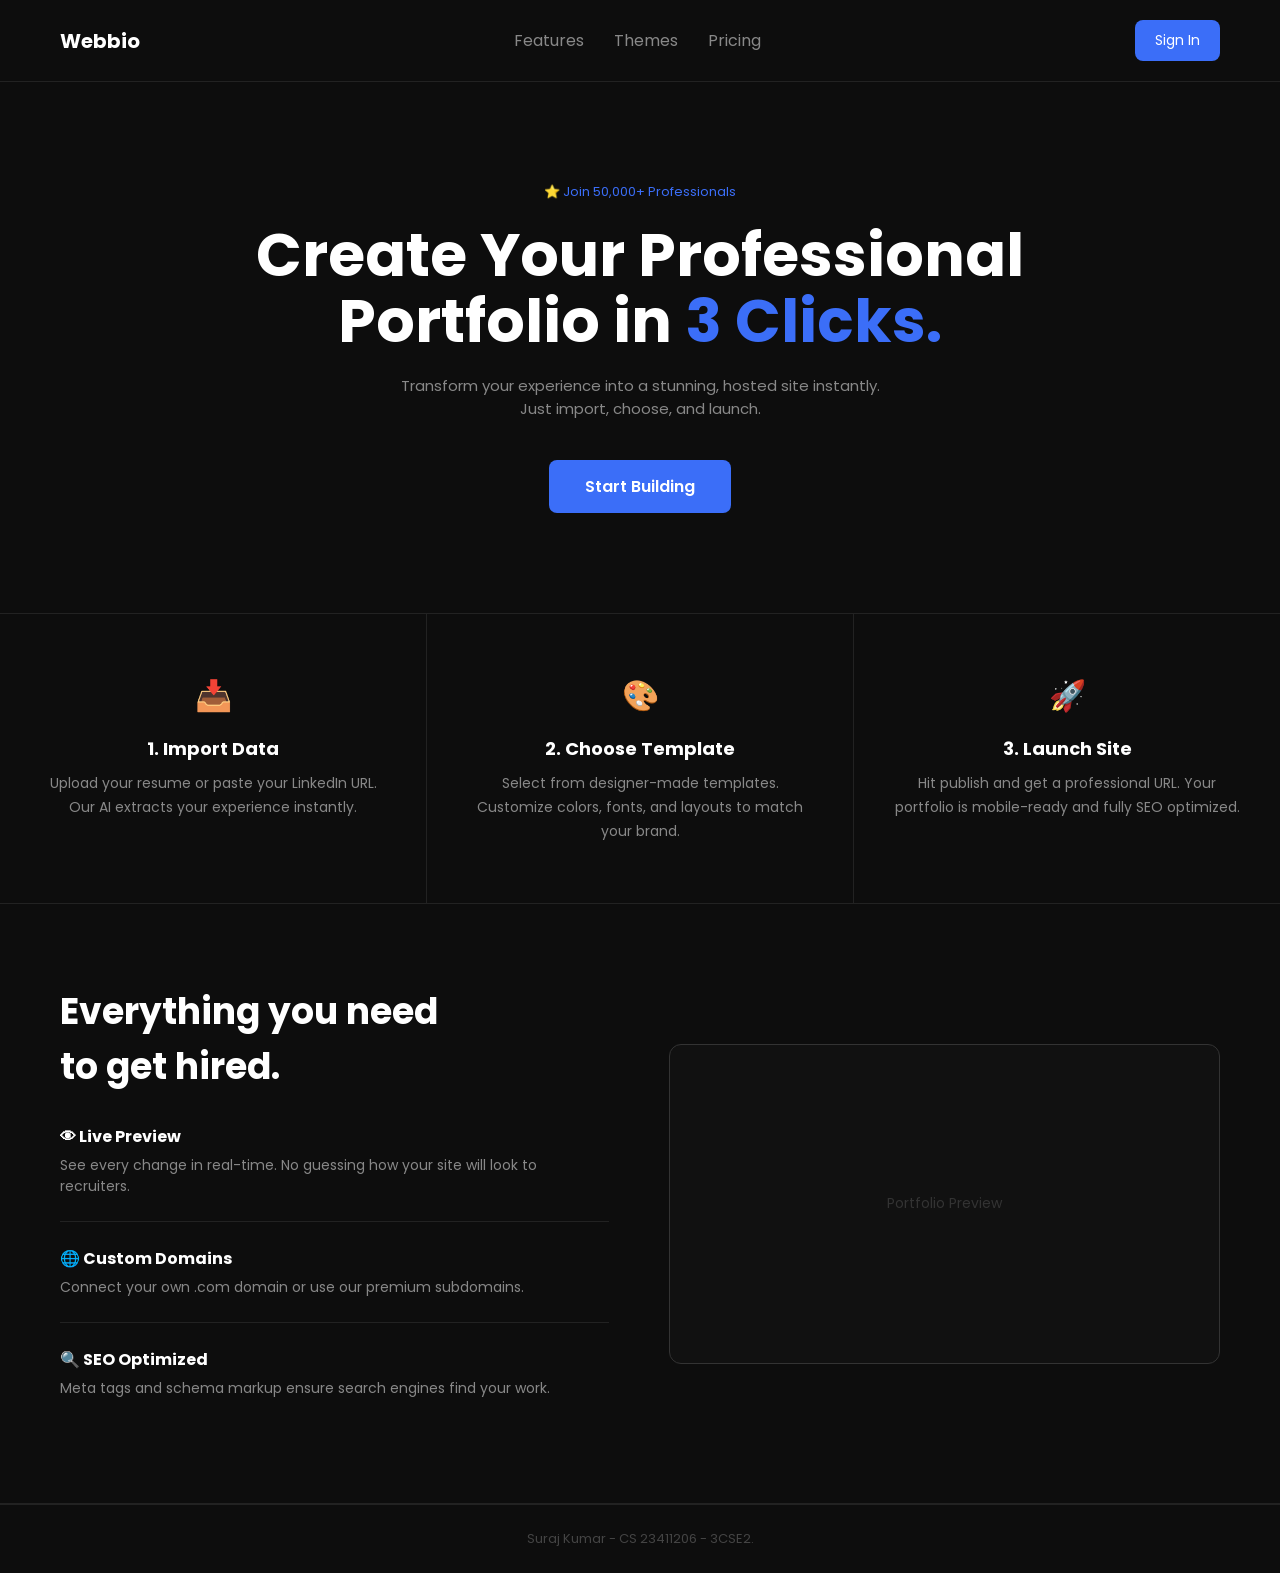
==== commit c4167393: "Add files via upload" ====
--- a/index.html
+++ b/index.html
@@ -2,12 +2,82 @@
 <html lang="en">
 <head>
   <meta charset="UTF-8">
+  <meta name="viewport" content="width=device-width, initial-scale=1.0">
   <title>Webbio</title>
-  <link rel="stylesheet" href="css/style.css">
+  <link href="https://fonts.googleapis.com/css2?family=Poppins:wght@400;600;700&display=swap" rel="stylesheet">
+  <style>
+    @import url('https://fonts.googleapis.com/css2?family=Poppins:wght@400;600;700&display=swap');
+    * { margin: 0; padding: 0; box-sizing: border-box; }
+    body { font-family: 'Poppins', sans-serif; background-color: #0d0d0d; color: #ffffff; }
+    a { text-decoration: none; color: inherit; }
+    nav { display: flex; justify-content: space-between; align-items: center; padding: 20px 60px; border-bottom: 1px solid #222; }
+    nav .logo { font-size: 20px; font-weight: 700; }
+    nav ul { list-style: none; display: flex; gap: 30px; color: #888; }
+    nav .nav-right { display: flex; align-items: center; gap: 14px; }
+    #user-avatar { width: 34px; height: 34px; border-radius: 50%; object-fit: cover; border: 2px solid #3b6ef8; display: none; cursor: pointer; }
+    #user-name-nav { font-size: 13px; color: #aaa; display: none; }
+    nav button { background: #3b6ef8; color: white; border: none; padding: 10px 20px; border-radius: 8px; font-family: 'Poppins', sans-serif; font-size: 14px; cursor: pointer; }
+    #sign-out-btn { background: transparent; border: 1px solid #333; color: #888; padding: 8px 16px; border-radius: 8px; font-family: 'Poppins', sans-serif; font-size: 13px; cursor: pointer; display: none; }
+    #sign-out-btn:hover { border-color: #555; color: #fff; }
+    .hero { text-align: center; padding: 100px 60px; border-bottom: 1px solid #222; }
+    .hero p.badge { color: #3b6ef8; font-size: 13px; margin-bottom: 20px; }
+    .hero h1 { font-size: 60px; font-weight: 700; line-height: 1.1; margin-bottom: 20px; }
+    .hero h1 span { color: #3b6ef8; }
+    .hero p.sub { color: #888; font-size: 15px; margin-bottom: 40px; }
+    .hero-btn { background: #3b6ef8; color: white; border: none; padding: 14px 36px; border-radius: 8px; font-family: 'Poppins', sans-serif; font-size: 16px; font-weight: 600; cursor: pointer; text-decoration: none; display: inline-block; transition: background .2s; }
+    .hero-btn:hover { background: #5580ff; }
+    .steps { display: flex; text-align: center; border-bottom: 1px solid #222; }
+    .step { flex: 1; padding: 60px 40px; border-right: 1px solid #222; }
+    .step:last-child { border-right: none; }
+    .step .icon { font-size: 30px; margin-bottom: 16px; }
+    .step h3 { font-size: 18px; margin-bottom: 10px; }
+    .step p { color: #888; font-size: 14px; line-height: 1.7; }
+    .features { display: flex; align-items: center; gap: 60px; padding: 80px 60px; border-bottom: 1px solid #222; }
+    .features-text { flex: 1; }
+    .features-text h2 { font-size: 36px; font-weight: 700; margin-bottom: 30px; }
+    .feature { margin-bottom: 24px; padding-bottom: 24px; border-bottom: 1px solid #222; }
+    .feature:last-child { border-bottom: none; margin-bottom: 0; }
+    .feature h4 { font-size: 16px; margin-bottom: 6px; }
+    .feature p { color: #888; font-size: 14px; }
+    .features-image { flex: 1; border: 1px solid #333; border-radius: 12px; overflow: hidden; background: #111; height: 320px; display: flex; align-items: center; justify-content: center; color: #333; font-size: 14px; }
+    footer { text-align: center; padding: 24px; border-top: 1px solid #222; color: #444; font-size: 13px; }
+
+    /* ── LOGIN MODAL ── */
+    #login-overlay {
+      display: none; position: fixed; inset: 0; background: rgba(0,0,0,.75);
+      backdrop-filter: blur(8px); z-index: 9999;
+      align-items: center; justify-content: center;
+    }
+    #login-overlay.show { display: flex; }
+    .login-card {
+      background: #141414; border: 1px solid #2a2a2a; border-radius: 20px;
+      padding: 48px 44px; width: 100%; max-width: 420px; text-align: center;
+      box-shadow: 0 40px 80px rgba(0,0,0,.6);
+      animation: slide-in .35s cubic-bezier(.34,1.56,.64,1);
+    }
+    @keyframes slide-in { from { transform: scale(.88) translateY(20px); opacity: 0; } to { transform: none; opacity: 1; } }
+    .login-card .lc-logo { font-size: 22px; font-weight: 700; margin-bottom: 28px; color: #fff; }
+    .login-card h2 { font-size: 24px; font-weight: 700; margin-bottom: 8px; }
+    .login-card p { color: #888; font-size: 14px; margin-bottom: 36px; line-height: 1.6; }
+    .google-btn {
+      display: flex; align-items: center; justify-content: center; gap: 12px;
+      width: 100%; background: #fff; color: #1a1a1a;
+      border: none; border-radius: 10px; padding: 14px 20px;
+      font-family: 'Poppins', sans-serif; font-size: 15px; font-weight: 600;
+      cursor: pointer; transition: all .2s; margin-bottom: 14px;
+    }
+    .google-btn:hover { background: #f0f0f0; transform: translateY(-1px); box-shadow: 0 8px 24px rgba(255,255,255,.12); }
+    .google-btn svg { width: 20px; height: 20px; flex-shrink: 0; }
+    .login-close { background: none; border: none; color: #555; font-size: 13px; cursor: pointer; margin-top: 8px; font-family: 'Poppins', sans-serif; }
+    .login-close:hover { color: #888; }
+
+    /* toast */
+    #toast { position: fixed; bottom: 28px; left: 50%; transform: translateX(-50%) translateY(20px); background: #1a1a1a; border: 1px solid #333; color: #fff; font-size: 13px; padding: 12px 24px; border-radius: 8px; opacity: 0; transition: all .3s; z-index: 9999; pointer-events: none; white-space: nowrap; }
+    #toast.show { opacity: 1; transform: translateX(-50%) translateY(0); }
+  </style>
 </head>
 <body>
 
-  <!-- Nav bar -->
   <nav>
     <div class="logo">Webbio</div>
     <ul>
@@ -15,61 +85,168 @@
       <li><a href="#">Themes</a></li>
       <li><a href="#">Pricing</a></li>
     </ul>
-    <button>Sign In</button>
+    <div class="nav-right">
+      <span id="user-name-nav"></span>
+      <img id="user-avatar" src="" alt="avatar">
+      <button id="sign-in-btn" onclick="openLogin()">Sign In</button>
+      <button id="sign-out-btn" onclick="signOut()">Sign Out</button>
+    </div>
   </nav>
 
-  <!-- Hero -->
   <section class="hero">
     <p class="badge">⭐ Join 50,000+ Professionals</p>
     <h1>Create Your Professional<br>Portfolio in <span>3 Clicks.</span></h1>
     <p class="sub">Transform your experience into a stunning, hosted site instantly.<br>Just import, choose, and launch.</p>
-    <button class="hero-btn">Start Building</button>
+    <a href="#" class="hero-btn" onclick="handleStartBuilding(event)">Start Building</a>
   </section>
 
-  <!-- Steps -->
   <div class="steps">
-    <div class="step">
-      <div class="icon">📥</div>
-      <h3>1. Import Data</h3>
-      <p>Upload your resume or paste your LinkedIn URL. Our AI extracts your experience instantly.</p>
-    </div>
-    <div class="step">
-      <div class="icon">🎨</div>
-      <h3>2. Choose Template</h3>
-      <p>Select from designer-made templates. Customize colors, fonts, and layouts to match your brand.</p>
-    </div>
-    <div class="step">
-      <div class="icon">🚀</div>
-      <h3>3. Launch Site</h3>
-      <p>Hit publish and get a professional URL. Your portfolio is mobile-ready and fully SEO optimized.</p>
-    </div>
+    <div class="step"><div class="icon">📥</div><h3>1. Import Data</h3><p>Upload your resume or paste your LinkedIn URL. Our AI extracts your experience instantly.</p></div>
+    <div class="step"><div class="icon">🎨</div><h3>2. Choose Template</h3><p>Select from designer-made templates. Customize colors, fonts, and layouts to match your brand.</p></div>
+    <div class="step"><div class="icon">🚀</div><h3>3. Launch Site</h3><p>Hit publish and get a professional URL. Your portfolio is mobile-ready and fully SEO optimized.</p></div>
   </div>
 
-  <!-- Features -->
   <section class="features">
     <div class="features-text">
       <h2>Everything you need<br>to get hired.</h2>
-      <div class="feature">
-        <h4>👁 Live Preview</h4>
-        <p>See every change in real-time. No guessing how your site will look to recruiters.</p>
-      </div>
-      <div class="feature">
-        <h4>🌐 Custom Domains</h4>
-        <p>Connect your own .com domain or use our premium subdomains.</p>
-      </div>
-      <div class="feature">
-        <h4>🔍 SEO Optimized</h4>
-        <p>Meta tags and schema markup ensure search engines find your work.</p>
-      </div>
+      <div class="feature"><h4>👁 Live Preview</h4><p>See every change in real-time. No guessing how your site will look to recruiters.</p></div>
+      <div class="feature"><h4>🌐 Custom Domains</h4><p>Connect your own .com domain or use our premium subdomains.</p></div>
+      <div class="feature"><h4>🔍 SEO Optimized</h4><p>Meta tags and schema markup ensure search engines find your work.</p></div>
     </div>
-    <div class="features-image">
-      <img src="src/preview.png" alt="Portfolio Preview">
+    <div class="features-image">Portfolio Preview</div>
+  </section>
+
+  <footer><p>Suraj Kumar - CS 23411206 - 3CSE2.</p></footer>
+
+  <!-- LOGIN MODAL -->
+  <div id="login-overlay">
+    <div class="login-card">
+      <div class="lc-logo">Webbio</div>
+      <h2>Sign in to continue</h2>
+      <p>Create your free portfolio in minutes.<br>Sign in with Google to get started.</p>
+      <button class="google-btn" onclick="signInWithGoogle()">
+        <svg viewBox="0 0 24 24" xmlns="http://www.w3.org/2000/svg">
+          <path d="M22.56 12.25c0-.78-.07-1.53-.2-2.25H12v4.26h5.92c-.26 1.37-1.04 2.53-2.21 3.31v2.77h3.57c2.08-1.92 3.28-4.74 3.28-8.09z" fill="#4285F4"/>
+          <path d="M12 23c2.97 0 5.46-.98 7.28-2.66l-3.57-2.77c-.98.66-2.23 1.06-3.71 1.06-2.86 0-5.29-1.93-6.16-4.53H2.18v2.84C3.99 20.53 7.7 23 12 23z" fill="#34A853"/>
+          <path d="M5.84 14.09c-.22-.66-.35-1.36-.35-2.09s.13-1.43.35-2.09V7.07H2.18C1.43 8.55 1 10.22 1 12s.43 3.45 1.18 4.93l2.85-2.22.81-.62z" fill="#FBBC05"/>
+          <path d="M12 5.38c1.62 0 3.06.56 4.21 1.64l3.15-3.15C17.45 2.09 14.97 1 12 1 7.7 1 3.99 3.47 2.18 7.07l3.66 2.84c.87-2.6 3.3-4.53 6.16-4.53z" fill="#EA4335"/>
+        </svg>
+        Continue with Google
+      </button>
+      <button class="login-close" onclick="closeLogin()">Maybe later</button>
     </div>
-  </section>
-
-  <!-- Footer -->
-  <footer>
-    <p>Suraj Kumar - CS 23411206 - 3CSE2.</p>
-  </footer>
+  </div>
+
+  <div id="toast"></div>
+
+  <!-- Firebase SDK -->
+  <script type="module">
+    import { initializeApp } from "https://www.gstatic.com/firebasejs/11.0.1/firebase-app.js";
+    import { getAuth, GoogleAuthProvider, signInWithPopup, onAuthStateChanged, signOut as fbSignOut }
+      from "https://www.gstatic.com/firebasejs/11.0.1/firebase-auth.js";
+
+    // ── YOUR FIREBASE CONFIG ──────────────────────────────────────
+    // Replace the values below with your Firebase project config.
+    // Get it from: Firebase Console → Project Settings → Your apps → Web app
+    const firebaseConfig = {
+      apiKey: "AIzaSyApHgLWS58BrtePmIrgTSikrKlIUcYkGr4",
+      authDomain: "paperlight-qm4yx.firebaseapp.com",
+      projectId: "paperlight-qm4yx",
+      storageBucket: "paperlight-qm4yx.firebasestorage.app",
+      messagingSenderId: "138919165701",
+      appId: "1:138919165701:web:3e8cfbfd7698473ab0416c"
+    };
+    // ─────────────────────────────────────────────────────────────
+
+    const app = initializeApp(firebaseConfig);
+    const auth = getAuth(app);
+    const provider = new GoogleAuthProvider();
+
+    // Expose to window for onclick handlers
+    window._auth = auth;
+    window._provider = provider;
+    window._fbSignOut = fbSignOut;
+
+    // Auth state
+    onAuthStateChanged(auth, user => {
+      const signInBtn = document.getElementById('sign-in-btn');
+      const signOutBtn = document.getElementById('sign-out-btn');
+      const avatarEl = document.getElementById('user-avatar');
+      const nameEl = document.getElementById('user-name-nav');
+
+      if (user) {
+        signInBtn.style.display = 'none';
+        signOutBtn.style.display = 'inline-block';
+        avatarEl.src = user.photoURL || '';
+        avatarEl.style.display = user.photoURL ? 'block' : 'none';
+        nameEl.textContent = user.displayName?.split(' ')[0] || '';
+        nameEl.style.display = 'inline';
+        // Store user info for builder page
+        sessionStorage.setItem('wb_user', JSON.stringify({
+          uid: user.uid,
+          name: user.displayName,
+          email: user.email,
+          photo: user.photoURL
+        }));
+        closeLogin();
+        // If we were redirecting to builder, go now
+        if (window._pendingRedirect) {
+          window._pendingRedirect = false;
+          window.location.href = 'builder.html';
+        }
+      } else {
+        signInBtn.style.display = 'inline-block';
+        signOutBtn.style.display = 'none';
+        avatarEl.style.display = 'none';
+        nameEl.style.display = 'none';
+        sessionStorage.removeItem('wb_user');
+      }
+    });
+
+    window.signInWithGoogle = async () => {
+      try {
+        await signInWithPopup(auth, provider);
+        showToast('Signed in successfully!');
+      } catch (e) {
+        if (e.code !== 'auth/popup-closed-by-user') {
+          showToast('Sign-in failed. Please try again.');
+        }
+      }
+    };
+
+    window.signOut = async () => {
+      await fbSignOut(auth);
+      showToast('Signed out.');
+    };
+  </script>
+
+  <script>
+    function openLogin() {
+      document.getElementById('login-overlay').classList.add('show');
+    }
+    function closeLogin() {
+      document.getElementById('login-overlay').classList.remove('show');
+    }
+    function handleStartBuilding(e) {
+      e.preventDefault();
+      const user = sessionStorage.getItem('wb_user');
+      if (user) {
+        window.location.href = 'builder.html';
+      } else {
+        window._pendingRedirect = true;
+        openLogin();
+      }
+    }
+    function showToast(msg) {
+      const t = document.getElementById('toast');
+      t.textContent = msg;
+      t.classList.add('show');
+      setTimeout(() => t.classList.remove('show'), 2800);
+    }
+    // Close modal on overlay click
+    document.getElementById('login-overlay').addEventListener('click', function(e) {
+      if (e.target === this) closeLogin();
+    });
+  </script>
 </body>
 </html>
